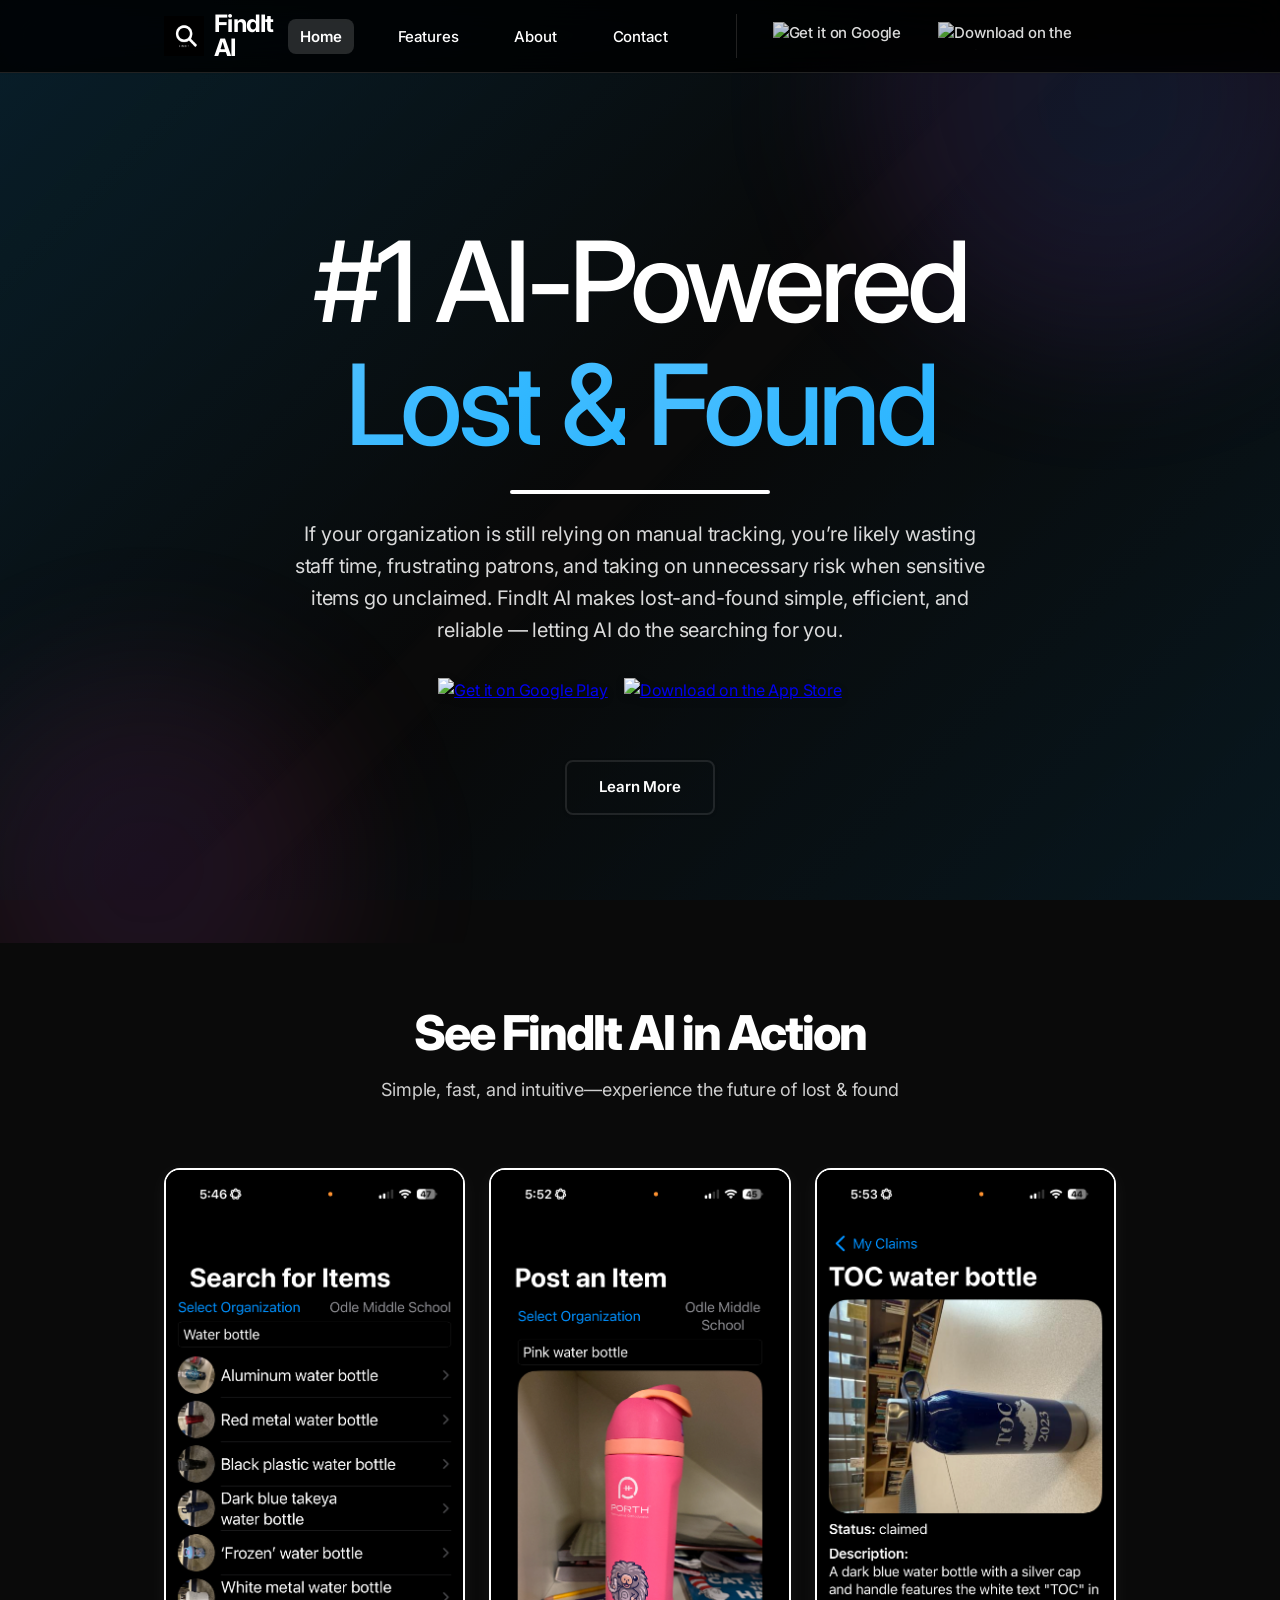
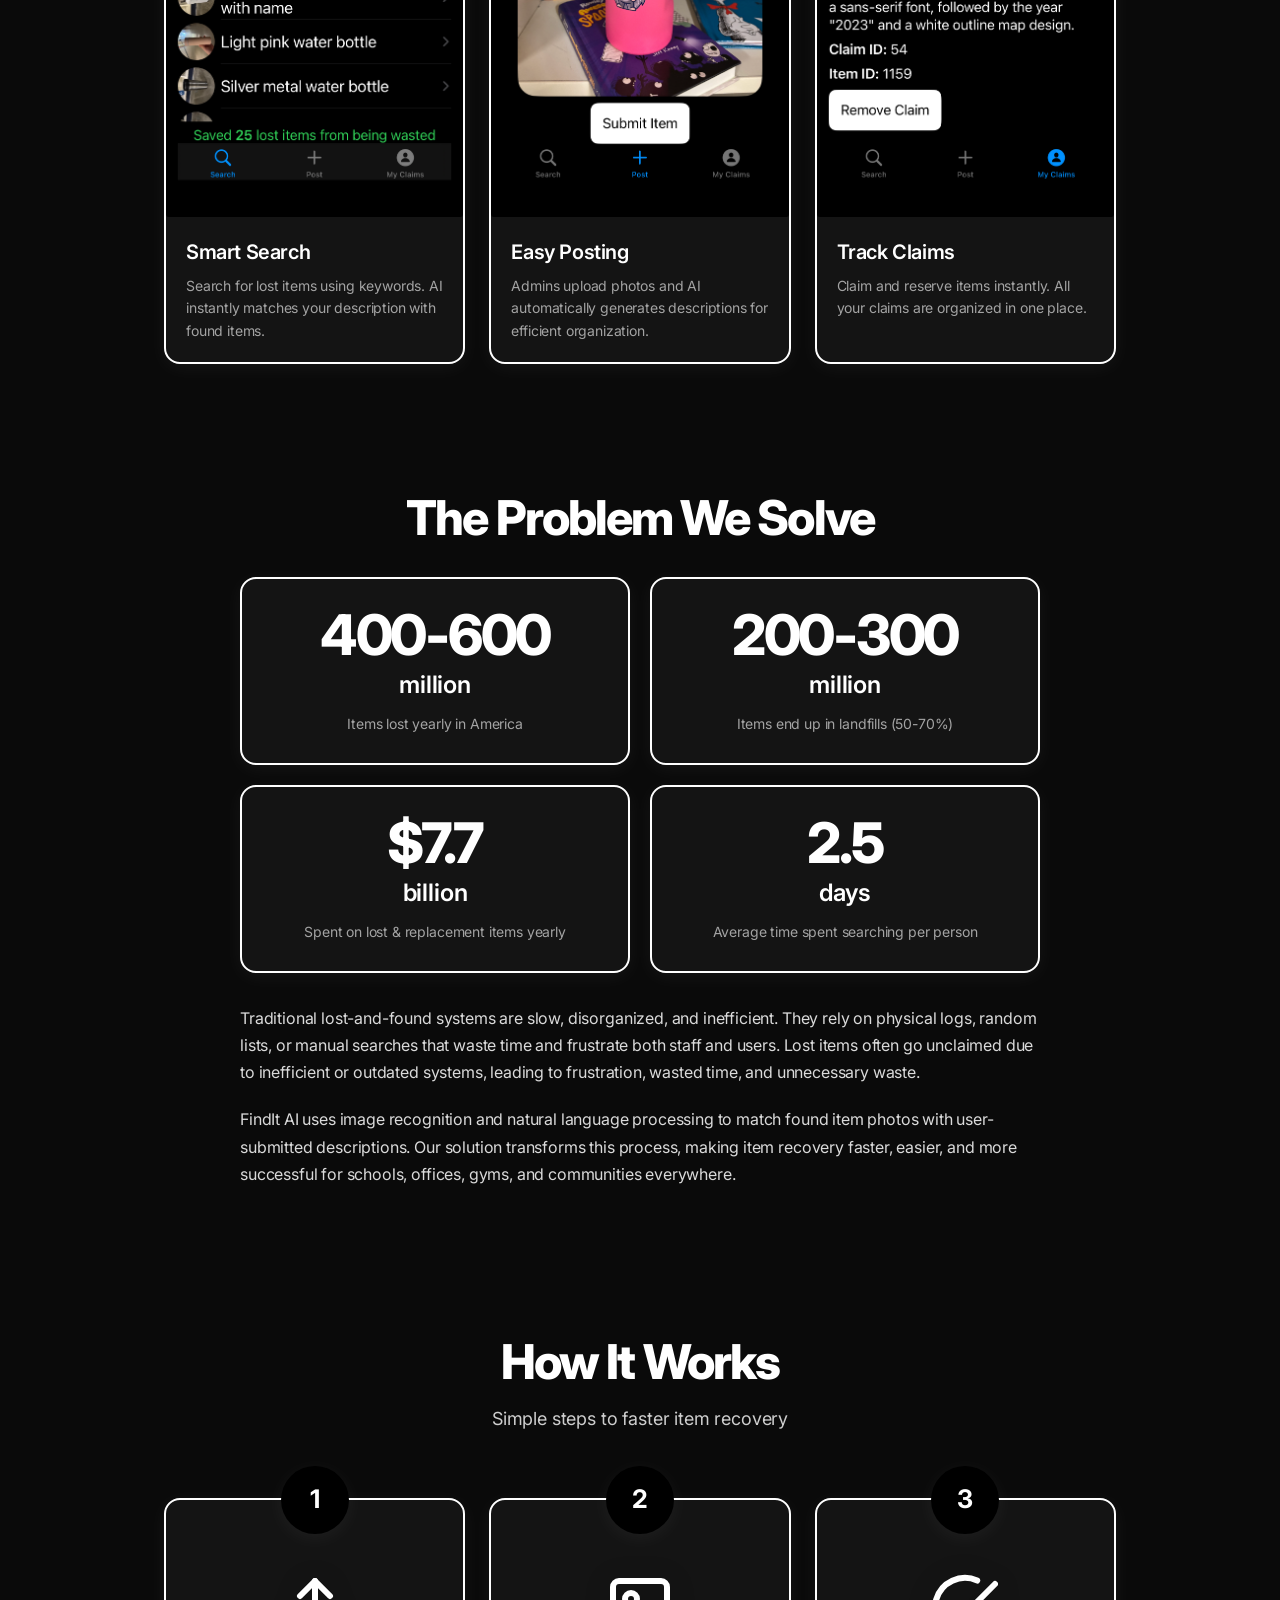
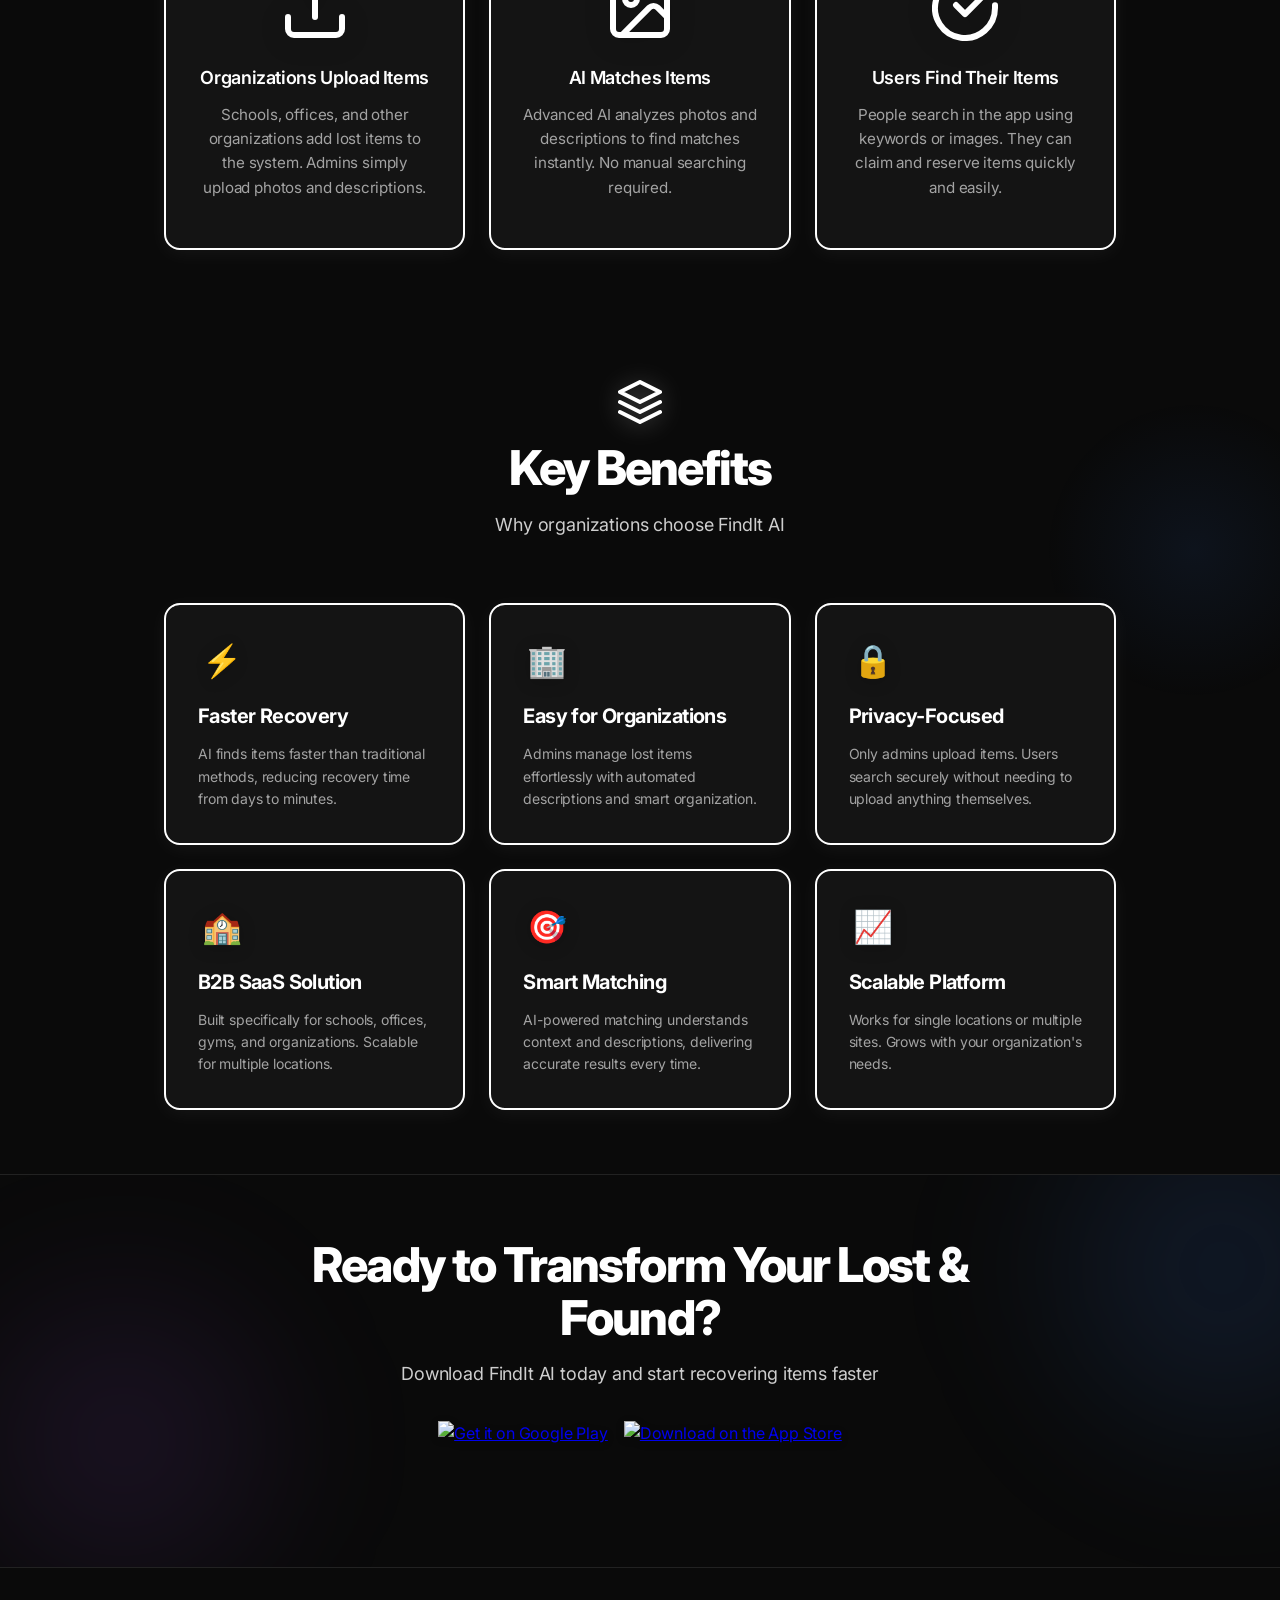
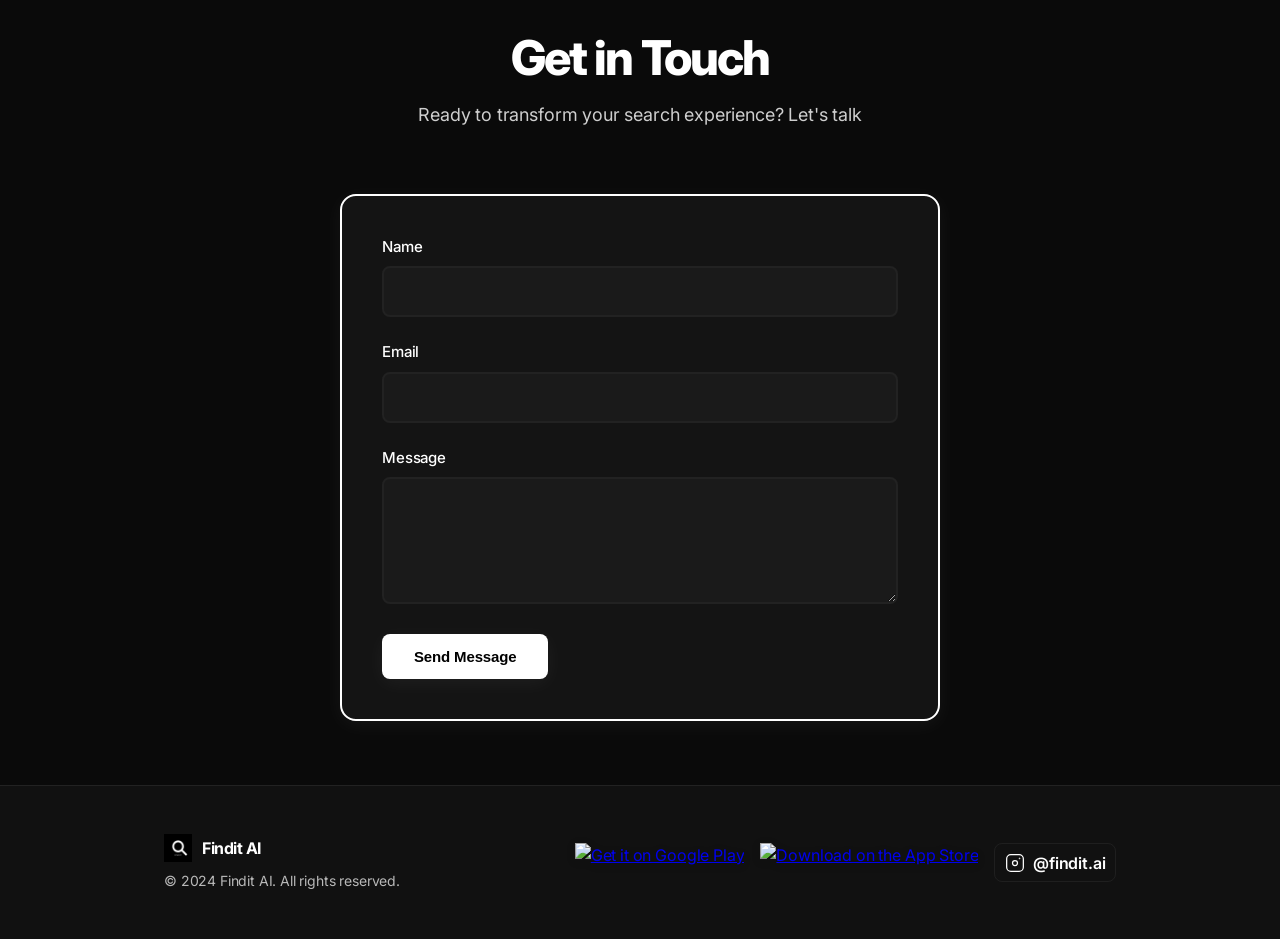
==== tryfindit-main/tryfindit-main/index.html @ 3e35bec0 "Add files via upload" ====
<!DOCTYPE html>
<html lang="en">

<head>
    <meta charset="UTF-8">
    <meta name="viewport" content="width=device-width, initial-scale=1.0">
    <meta name="description" content="FindIt AI: AI-Powered Lost & Found For Your Organization">
    <title>Findit AI - Intelligent Search & Discovery</title>
    <link rel="stylesheet" href="styles.css">
    <link rel="preconnect" href="https://fonts.googleapis.com">
    <link rel="preconnect" href="https://fonts.gstatic.com" crossorigin>
    <link href="https://fonts.googleapis.com/css2?family=Inter:wght@300;400;500;600;700&display=swap" rel="stylesheet">
</head>

<body>
    <!-- Navigation -->
    <nav class="navbar">
        <div class="container">
            <div class="nav-content">
                <div class="logo">
                    <a href="index.html" class="logo-link">
                        <img src="logo.png" alt="FindIt AI" class="logo-image">
                        <span class="logo-text">FindIt AI</span>
                    </a>
                </div>

                <!-- Mobile hamburger button -->
                <button class="nav-toggle" aria-expanded="false" aria-label="Open navigation">
                    <span class="hamburger"></span>
                </button>

                <ul class="nav-links">
                    <li><a href="index.html" class="active">Home</a></li>
                    <li><a href="features.html">Features</a></li>
                    <li><a href="about.html">About</a></li>
                    <li><a href="contact.html">Contact</a></li>
                    <li class="nav-downloads">
                        <a href="https://play.google.com/store/apps/details?id=com.nsitllc.finditai" target="_blank"
                            rel="noopener noreferrer" class="nav-download-btn">
                            <img src="https://upload.wikimedia.org/wikipedia/commons/7/78/Google_Play_Store_badge_EN.svg"
                                alt="Get it on Google Play" class="nav-badge">
                        </a>
                        <a href="https://apps.apple.com/us/app/findit-ai/id6746972916" target="_blank"
                            rel="noopener noreferrer" class="nav-download-btn">
                            <img src="https://tools.applemediaservices.com/api/badges/download-on-the-app-store/black/en-us?size=250x83&releaseDate=1718323200"
                                alt="Download on the App Store" class="nav-badge">
                        </a>
                    </li>
                </ul>
            </div>
        </div>
    </nav>

    <!-- Hero Section -->
    <section class="hero">
        <div class="container">
            <div class="hero-content">
                <!-- hero graphic removed (magnifying glass) -->
                <h1 class="hero-title">
                    <span class="word" style="--delay:0ms">#1</span>
                    <span class="word" style="--delay:80ms">AI-Powered</span>
                    <br>
                    <span class="word gradient-accent" style="--delay:160ms">Lost</span>
                    <span class="word gradient-accent" style="--delay:240ms">&amp;</span>
                    <span class="word gradient-accent" style="--delay:320ms">Found</span>
                </h1>
                <div class="hero-title-underline" aria-hidden="true"></div>
                <p class="hero-description">
                    If your organization is still relying on manual tracking, you’re likely wasting staff time,
                    frustrating patrons, and taking on unnecessary risk when sensitive items go unclaimed. FindIt AI
                    makes lost-and-found simple, efficient, and reliable — letting AI do the searching for you.

                </p>
                <div class="app-download-buttons">
                    <a href="https://play.google.com/store/apps/details?id=com.nsitllc.finditai" target="_blank"
                        rel="noopener noreferrer" class="app-download-btn">
                        <img src="https://upload.wikimedia.org/wikipedia/commons/7/78/Google_Play_Store_badge_EN.svg"
                            alt="Get it on Google Play" class="app-badge">
                    </a>
                    <a href="https://apps.apple.com/us/app/findit-ai/id6746972916" target="_blank"
                        rel="noopener noreferrer" class="app-download-btn">
                        <img src="https://tools.applemediaservices.com/api/badges/download-on-the-app-store/black/en-us?size=250x83&releaseDate=1718323200"
                            alt="Download on the App Store" class="app-badge">
                    </a>
                </div>
                <div class="hero-buttons" style="margin-top: 2rem;">
                    <a href="features.html" class="btn btn-secondary">Learn More</a>
                </div>
            </div>
        </div>
    </section>

    <!-- Screenshots Section -->
    <section class="screenshots-section">
        <div class="container">
            <div class="section-header">
                <h2 class="section-title">See FindIt AI in Action</h2>
                <p class="section-subtitle">Simple, fast, and intuitive—experience the future of lost & found</p>
            </div>
            <div class="screenshots-grid">
                <div class="screenshot-item">
                    <div class="screenshot-wrapper">
                        <img src="screenshot-2025-10-21-17-46-04.png" alt="Search for Items - FindIt AI"
                            class="screenshot-image" loading="lazy">
                    </div>
                    <h3 class="screenshot-title">Smart Search</h3>
                    <p class="screenshot-description">Search for lost items using keywords. AI instantly matches your
                        description with found items.</p>
                </div>
                <div class="screenshot-item">
                    <div class="screenshot-wrapper">
                        <img src="screenshot-2025-10-21-17-52-39.png" alt="Post an Item - FindIt AI"
                            class="screenshot-image" loading="lazy">
                    </div>
                    <h3 class="screenshot-title">Easy Posting</h3>
                    <p class="screenshot-description">Admins upload photos and AI automatically generates descriptions
                        for efficient organization.</p>
                </div>
                <div class="screenshot-item">
                    <div class="screenshot-wrapper">
                        <img src="screenshot-2025-10-21-17-53-14.png" alt="My Claims - FindIt AI"
                            class="screenshot-image" loading="lazy">
                    </div>
                    <h3 class="screenshot-title">Track Claims</h3>
                    <p class="screenshot-description">Claim and reserve items instantly. All your claims are organized
                        in one place.</p>
                </div>
            </div>
        </div>
    </section>

    <!-- Problem Statement Section -->
    <section id="problem" class="problem-section">
        <div class="container">
            <div class="problem-content">
                <h2 class="section-title">The Problem We Solve</h2>
                <div class="problem-stats-grid">
                    <div class="stat-card">
                        <span class="stat-number">400-600</span>
                        <span class="stat-unit">million</span>
                        <span class="stat-label">Items lost yearly in America</span>
                    </div>
                    <div class="stat-card">
                        <span class="stat-number">200-300</span>
                        <span class="stat-unit">million</span>
                        <span class="stat-label">Items end up in landfills (50-70%)</span>
                    </div>
                    <div class="stat-card">
                        <span class="stat-number">$7.7</span>
                        <span class="stat-unit">billion</span>
                        <span class="stat-label">Spent on lost & replacement items yearly</span>
                    </div>
                    <div class="stat-card">
                        <span class="stat-number">2.5</span>
                        <span class="stat-unit">days</span>
                        <span class="stat-label">Average time spent searching per person</span>
                    </div>
                </div>
                <p class="problem-text">
                    Traditional lost-and-found systems are slow, disorganized, and inefficient. They rely on physical
                    logs,
                    random lists, or manual searches that waste time and frustrate both staff and users. Lost items
                    often go
                    unclaimed due to inefficient or outdated systems, leading to frustration, wasted time, and
                    unnecessary waste.
                </p>
                <p class="problem-text">
                    FindIt AI uses image recognition and natural language processing to match found item photos with
                    user-submitted
                    descriptions. Our solution transforms this process, making item recovery faster, easier, and more
                    successful
                    for schools, offices, gyms, and communities everywhere.
                </p>
            </div>
        </div>
    </section>

    <!-- How It Works Section -->
    <section id="how-it-works" class="how-it-works">
        <div class="container">
            <div class="section-header">
                <h2 class="section-title">How It Works</h2>
                <p class="section-subtitle">Simple steps to faster item recovery</p>
            </div>
            <div class="steps-grid">
                <div class="step-card">
                    <div class="step-number">1</div>
                    <div class="step-icon">
                        <svg width="48" height="48" viewBox="0 0 24 24" fill="none" xmlns="http://www.w3.org/2000/svg">
                            <path d="M21 15v4a2 2 0 0 1-2 2H5a2 2 0 0 1-2-2v-4" stroke="currentColor" stroke-width="2"
                                stroke-linecap="round" stroke-linejoin="round" />
                            <polyline points="17 8 12 3 7 8" stroke="currentColor" stroke-width="2"
                                stroke-linecap="round" stroke-linejoin="round" />
                            <line x1="12" y1="3" x2="12" y2="15" stroke="currentColor" stroke-width="2"
                                stroke-linecap="round" stroke-linejoin="round" />
                        </svg>
                    </div>
                    <h3 class="step-title">Organizations Upload Items</h3>
                    <p class="step-description">
                        Schools, offices, and other organizations add lost items to the system. Admins simply upload
                        photos and descriptions.
                    </p>
                </div>
                <div class="step-card">
                    <div class="step-number">2</div>
                    <div class="step-icon">
                        <svg width="48" height="48" viewBox="0 0 24 24" fill="none" xmlns="http://www.w3.org/2000/svg">
                            <rect x="3" y="3" width="18" height="18" rx="2" stroke="currentColor" stroke-width="2" />
                            <circle cx="9" cy="9" r="2" stroke="currentColor" stroke-width="2" />
                            <path d="M21 15l-3.086-3.086a2 2 0 0 0-2.828 0L6 21" stroke="currentColor" stroke-width="2"
                                stroke-linecap="round" stroke-linejoin="round" />
                        </svg>
                    </div>
                    <h3 class="step-title">AI Matches Items</h3>
                    <p class="step-description">
                        Advanced AI analyzes photos and descriptions to find matches instantly. No manual searching
                        required.
                    </p>
                </div>
                <div class="step-card">
                    <div class="step-number">3</div>
                    <div class="step-icon">
                        <svg width="48" height="48" viewBox="0 0 24 24" fill="none" xmlns="http://www.w3.org/2000/svg">
                            <path d="M22 11.08V12a10 10 0 1 1-5.93-9.14" stroke="currentColor" stroke-width="2"
                                stroke-linecap="round" stroke-linejoin="round" />
                            <polyline points="22 4 12 14.01 9 11.01" stroke="currentColor" stroke-width="2"
                                stroke-linecap="round" stroke-linejoin="round" />
                        </svg>
                    </div>
                    <h3 class="step-title">Users Find Their Items</h3>
                    <p class="step-description">
                        People search in the app using keywords or images. They can claim and reserve items quickly and
                        easily.
                    </p>
                </div>
            </div>
        </div>
    </section>

    <!-- Features Section -->
    <section id="features" class="features">
        <div class="container">
            <div class="section-header">
                <div class="section-icon">
                    <svg width="48" height="48" viewBox="0 0 24 24" fill="none" xmlns="http://www.w3.org/2000/svg">
                        <path d="M12 2L2 7l10 5 10-5-10-5z" stroke="currentColor" stroke-width="2"
                            stroke-linecap="round" stroke-linejoin="round" />
                        <path d="M2 17l10 5 10-5" stroke="currentColor" stroke-width="2" stroke-linecap="round"
                            stroke-linejoin="round" />
                        <path d="M2 12l10 5 10-5" stroke="currentColor" stroke-width="2" stroke-linecap="round"
                            stroke-linejoin="round" />
                    </svg>
                </div>
                <h2 class="section-title">Key Benefits</h2>
                <p class="section-subtitle">Why organizations choose FindIt AI</p>
            </div>
            <div class="features-grid">
                <div class="feature-card">
                    <div class="feature-icon">⚡</div>
                    <h3 class="feature-title">Faster Recovery</h3>
                    <p class="feature-description">
                        AI finds items faster than traditional methods, reducing recovery time from days to minutes.
                    </p>
                </div>
                <div class="feature-card">
                    <div class="feature-icon">🏢</div>
                    <h3 class="feature-title">Easy for Organizations</h3>
                    <p class="feature-description">
                        Admins manage lost items effortlessly with automated descriptions and smart organization.
                    </p>
                </div>
                <div class="feature-card">
                    <div class="feature-icon">🔒</div>
                    <h3 class="feature-title">Privacy-Focused</h3>
                    <p class="feature-description">
                        Only admins upload items. Users search securely without needing to upload anything themselves.
                    </p>
                </div>
                <div class="feature-card">
                    <div class="feature-icon">🏫</div>
                    <h3 class="feature-title">B2B SaaS Solution</h3>
                    <p class="feature-description">
                        Built specifically for schools, offices, gyms, and organizations. Scalable for multiple
                        locations.
                    </p>
                </div>
                <div class="feature-card">
                    <div class="feature-icon">🎯</div>
                    <h3 class="feature-title">Smart Matching</h3>
                    <p class="feature-description">
                        AI-powered matching understands context and descriptions, delivering accurate results every
                        time.
                    </p>
                </div>
                <div class="feature-card">
                    <div class="feature-icon">📈</div>
                    <h3 class="feature-title">Scalable Platform</h3>
                    <p class="feature-description">
                        Works for single locations or multiple sites. Grows with your organization's needs.
                    </p>
                </div>
            </div>
        </div>
    </section>

    <!-- CTA Download Section -->
    <section class="cta-download-section">
        <div class="container">
            <div class="cta-content">
                <h2 class="section-title">Ready to Transform Your Lost & Found?</h2>
                <p class="section-subtitle">Download FindIt AI today and start recovering items faster</p>
                <div class="app-download-buttons">
                    <a href="https://play.google.com/store/apps/details?id=com.nsitllc.finditai" target="_blank"
                        rel="noopener noreferrer" class="app-download-btn">
                        <img src="https://upload.wikimedia.org/wikipedia/commons/7/78/Google_Play_Store_badge_EN.svg"
                            alt="Get it on Google Play" class="app-badge">
                    </a>
                    <a href="https://apps.apple.com/us/app/findit-ai/id6746972916" target="_blank"
                        rel="noopener noreferrer" class="app-download-btn">
                        <img src="https://tools.applemediaservices.com/api/badges/download-on-the-app-store/black/en-us?size=250x83&releaseDate=1718323200"
                            alt="Download on the App Store" class="app-badge">
                    </a>
                </div>
            </div>
        </div>
    </section>

    <!-- Contact Section -->
    <section id="contact" class="contact">
        <div class="container">
            <div class="section-header">
                <h2 class="section-title">Get in Touch</h2>
                <p class="section-subtitle">Ready to transform your search experience? Let's talk</p>
            </div>
            <div class="contact-content">
                <form class="contact-form" id="contactForm">
                    <div class="form-group">
                        <label for="name">Name</label>
                        <input type="text" id="name" name="name" required>
                    </div>
                    <div class="form-group">
                        <label for="email">Email</label>
                        <input type="email" id="email" name="email" required>
                    </div>
                    <div class="form-group">
                        <label for="message">Message</label>
                        <textarea id="message" name="message" rows="5" required></textarea>
                    </div>
                    <button type="submit" class="btn btn-primary">Send Message</button>
                </form>
            </div>
        </div>
    </section>

    <!-- Footer -->
    <footer class="footer">
        <div class="container">
            <div class="footer-content">
                <div class="footer-left">
                    <div class="footer-logo">
                        <a href="index.html" class="logo-link">
                            <img src="logo.png" alt="Findit AI" class="logo-image">
                            <span class="logo-text">Findit AI</span>
                        </a>
                    </div>
                    <p class="footer-text">&copy; 2024 Findit AI. All rights reserved.</p>
                </div>
                <div class="footer-downloads">
                    <a href="https://play.google.com/store/apps/details?id=com.nsitllc.finditai" target="_blank"
                        rel="noopener noreferrer" class="app-download-btn">
                        <img src="https://upload.wikimedia.org/wikipedia/commons/7/78/Google_Play_Store_badge_EN.svg"
                            alt="Get it on Google Play" class="app-badge footer-badge">
                    </a>
                    <a href="https://apps.apple.com/us/app/findit-ai/id6746972916" target="_blank"
                        rel="noopener noreferrer" class="app-download-btn">
                        <img src="https://tools.applemediaservices.com/api/badges/download-on-the-app-store/black/en-us?size=250x83&releaseDate=1718323200"
                            alt="Download on the App Store" class="app-badge footer-badge">
                    </a>
                    <a href="https://www.instagram.com/findit.ai/" target="_blank" rel="noopener noreferrer"
                        class="footer-instagram">
                        <svg xmlns="http://www.w3.org/2000/svg" width="20" height="20" viewBox="0 0 24 24"
                            aria-hidden="true">
                            <path d="M7 2h10a5 5 0 0 1 5 5v10a5 5 0 0 1-5 5H7a5 5 0 0 1-5-5V7a5 5 0 0 1 5-5z"
                                stroke="currentColor" stroke-width="1.5" fill="none" stroke-linecap="round"
                                stroke-linejoin="round" />
                            <circle cx="12" cy="12" r="3" stroke="currentColor" stroke-width="1.5" fill="none" />
                            <circle cx="17.5" cy="6.5" r="0.5" fill="currentColor" />
                        </svg>
                        <span class="footer-instagram-text">@findit.ai</span>
                    </a>
                </div>
            </div>
        </div>
    </footer>

    <script src="https://cdn.emailjs.com/dist/email.min.js"></script>
    <script>
        /*
            EMAILJS CONFIG
            Replace the placeholder strings below with the IDs from your EmailJS account.
            - user_id: EmailJS User ID (find in EmailJS dashboard -> Integration / Account)
            - service_id: the Service you created (e.g. service_xxx)
            - template_id: the Template you created (e.g. template_xxx)

            If you paste the real IDs here I can commit them for you.
        */
        window.EMAILJS_CONFIG = {
            user_id: '5eTowYrH6Iw4PTVON',        // public key (from your account screenshot)
            service_id: 'service_yp2e4pf',  // provided service ID
            template_id: 'template_ac7z4qx' // provided template ID
        };

        // Initialize EmailJS automatically if a real user_id is present
        (function initEmailJS() {
            try {
                if (window.EMAILJS_CONFIG && window.EMAILJS_CONFIG.user_id && window.emailjs) {
                    emailjs.init(window.EMAILJS_CONFIG.user_id);
                    console.log('EmailJS initialized');
                } else {
                    // no-op; will fall back to server-side path if EmailJS not configured
                    console.log('EmailJS not initialized (missing IDs or SDK)');
                }
            } catch (e) {
                console.warn('EmailJS init error', e);
            }
        })();
    </script>
    <script src="script.js"></script>
</body>

</html>
---- tryfindit-main/tryfindit-main/styles.css ----
/* Reset and Base Styles */
* {
    margin: 0;
    padding: 0;
    box-sizing: border-box;
}

:root {
    /* Black and White Theme with Blue Accents (Minimalist) */
    --primary-black: #000000;
    --primary-black-soft: #050505;
    --primary-white: #ffffff;
    --white-soft: #fafafa;

    /* Single cohesive accent: Sky Blue (#00A9FF) */
    --accent-blue: #00A9FF;
    --accent-blue-dark: #0088cc;
    --accent-blue-light: #4dbfff;
    --accent-blue-soft: rgba(0, 169, 255, 0.15);

    /* Gradients focused purely on blue to black transitions */
    --gradient-bg: linear-gradient(135deg,
            rgba(0, 169, 255, 0.08) 0%,
            transparent 50%,
            rgba(0, 169, 255, 0.05) 100%);

    --gradient-primary: linear-gradient(135deg, var(--accent-blue-light) 0%, var(--accent-blue) 100%);
    --gradient-accent: linear-gradient(135deg, var(--accent-blue) 0%, var(--accent-blue-dark) 100%);
    --gradient-soft: linear-gradient(135deg, rgba(0, 169, 255, 0.1) 0%, rgba(0, 169, 255, 0.02) 100%);

    /* Text colors - Minimalist Dark theme */
    --text-primary: #ffffff;
    --text-secondary: #e5e5e5;
    --text-light: #a3a3a3;
    --text-on-dark: #ffffff;

    /* Background colors - Dark grays and blacks */
    --bg-primary: #0a0a0a;
    --bg-secondary: #111111;
    --bg-tertiary: #1a1a1a;
    --bg-card: #141414;
    --bg-card-dark: #0f0f0f;

    /* Borders - Subtle and minimal */
    --border-color: #222222;
    --border-light: #333333;
    --border-white: rgba(255, 255, 255, 0.1);

    /* Shadows - Clean, minimal depth */
    --shadow-sm: 0 1px 3px 0 rgba(0, 0, 0, 0.2);
    --shadow-md: 0 4px 6px -1px rgba(0, 0, 0, 0.4), 0 2px 4px -1px rgba(0, 0, 0, 0.3);
    --shadow-lg: 0 10px 15px -3px rgba(0, 0, 0, 0.5), 0 4px 6px -2px rgba(0, 0, 0, 0.4);
    --shadow-xl: 0 20px 25px -5px rgba(0, 0, 0, 0.6), 0 10px 10px -5px rgba(0, 0, 0, 0.4);
    --shadow-colored: 0 8px 30px rgba(0, 169, 255, 0.15);
    --shadow-colored-lg: 0 15px 40px rgba(0, 169, 255, 0.25);
    --shadow-white: 0 4px 20px rgba(255, 255, 255, 0.05);
}

body {
    font-family: -apple-system, BlinkMacSystemFont, 'Inter', 'Segoe UI', Roboto, 'Helvetica Neue', Arial, sans-serif;
    color: var(--text-on-dark);
    line-height: 1.5;
    overflow-x: hidden;
    -webkit-font-smoothing: antialiased;
    -moz-osx-font-smoothing: grayscale;
    background: var(--bg-primary);
    position: relative;
    letter-spacing: -0.01em;
}

body::before {
    content: '';
    position: fixed;
    top: 0;
    left: 0;
    right: 0;
    bottom: 0;
    background: var(--gradient-bg);
    opacity: 0.8;
    z-index: -1;
    pointer-events: none;
}

body::after {
    content: '';
    position: fixed;
    top: 0;
    left: 0;
    right: 0;
    bottom: 0;
    background: var(--gradient-bg);
    z-index: -2;
    pointer-events: none;
}

.container {
    max-width: 1000px;
    margin: 0 auto;
    padding: 0 1.5rem;
}

/* Navigation */
.navbar {
    position: fixed;
    top: 0;
    left: 0;
    right: 0;
    background: rgba(0, 0, 0, 0.85);
    backdrop-filter: blur(20px) saturate(180%);
    -webkit-backdrop-filter: blur(20px) saturate(180%);
    border-bottom: 1px solid var(--border-color);
    z-index: 1000;
    padding: 0.75rem 0;
    transition: all 0.3s cubic-bezier(0.4, 0, 0.2, 1);
    box-shadow: var(--shadow-md);
}

.nav-content {
    display: flex;
    justify-content: space-between;
    align-items: center;
}

.logo-link {
    text-decoration: none;
    display: flex;
    align-items: center;
    gap: 0.625rem;
}

.logo-image {
    height: 40px;
    width: auto;
    display: block;
}

.logo-text {
    font-size: 1.5rem;
    font-weight: 700;
    color: var(--primary-white);
    letter-spacing: -0.03em;
    line-height: 1;
}

.nav-links {
    display: flex;
    list-style: none;
    gap: 2rem;
    align-items: center;
}

.nav-links a {
    text-decoration: none;
    color: var(--text-on-dark);
    font-weight: 500;
    font-size: 0.9375rem;
    transition: all 0.2s cubic-bezier(0.4, 0, 0.2, 1);
    letter-spacing: -0.01em;
    padding: 0.5rem 0.75rem;
    border-radius: 8px;
    position: relative;
}

.nav-links a:hover {
    color: var(--primary-white);
    background: rgba(255, 255, 255, 0.1);
}

.nav-links a.active {
    color: var(--primary-white);
    font-weight: 600;
    background: rgba(255, 255, 255, 0.15);
}

.nav-downloads {
    display: flex;
    gap: 0.75rem;
    align-items: center;
    margin-left: 1.5rem;
    padding-left: 1.5rem;
    border-left: 1px solid var(--border-color);
}

.nav-download-btn {
    display: inline-block;
    transition: transform 0.2s ease, opacity 0.2s ease;
}

.nav-badge {
    height: 28px;
    width: auto;
    display: block;
    opacity: 0.85;
    transition: opacity 0.2s ease, transform 0.2s ease;
}

.nav-download-btn:hover .nav-badge {
    opacity: 1;
    transform: translateY(-1px);
}

/* Mobile navigation */
.nav-toggle {
    display: none;
    background: transparent;
    border: 0;
    width: 44px;
    height: 44px;
    align-items: center;
    justify-content: center;
    cursor: pointer;
    color: var(--primary-white);
}

.nav-toggle .hamburger {
    width: 22px;
    height: 2px;
    background: var(--primary-white);
    display: block;
    position: relative;
}

.nav-toggle .hamburger::before,
.nav-toggle .hamburger::after {
    content: '';
    position: absolute;
    left: 0;
    width: 22px;
    height: 2px;
    background: var(--primary-white);
}

.nav-toggle .hamburger::before {
    top: -7px;
}

.nav-toggle .hamburger::after {
    top: 7px;
}

/* Mobile-specific layout */
@media (max-width: 860px) {
    .nav-links {
        position: absolute;
        top: 64px;
        right: 1.5rem;
        background: rgba(0, 0, 0, 0.9);
        border-radius: 12px;
        padding: 1rem;
        display: none;
        flex-direction: column;
        gap: 0.5rem;
        min-width: 200px;
        z-index: 1100;
    }

    .nav-links.show {
        display: flex;
    }

    .nav-links a {
        display: block;
        padding: 0.6rem 1rem;
        background: transparent;
        color: var(--primary-white);
        border-radius: 8px;
    }

    .nav-downloads {
        border-left: none;
        margin-left: 0;
        padding-left: 0;
        display: flex;
        gap: 0.5rem;
        justify-content: center;
    }

    .nav-toggle {
        display: inline-flex;
    }

    /* Hide the full nav on small devices except when toggled */
    .nav-content {
        align-items: center;
    }
}

.hero {
    position: relative;
    padding: 10rem 0 8rem;
    background: transparent;
    overflow: hidden; 
    margin-top: 60px;
}

.hero::before {
    content: '';
    position: absolute;
    top: -30%;
    right: -10%;
    width: 600px;
    height: 600px;
    background: radial-gradient(circle, rgba(59, 130, 246, 0.15) 0%, rgba(168, 85, 247, 0.1) 50%, transparent 70%);
    border-radius: 50%;
    z-index: 0;
    animation: float 25s ease-in-out infinite, pulse-glow 6s ease-in-out infinite;
    filter: blur(60px);
}

.hero::after {
    content: '';
    position: absolute;
    bottom: -20%;
    left: -8%;
    width: 500px;
    height: 500px;
    background: radial-gradient(circle, rgba(168, 85, 247, 0.12) 0%, rgba(236, 72, 153, 0.08) 50%, transparent 70%);
    border-radius: 50%;
    z-index: 0;
    animation: float 20s ease-in-out infinite reverse, pulse-glow 7s ease-in-out infinite reverse;
    filter: blur(60px);
}

@keyframes pulse-glow {

    0%,
    100% {
        opacity: 0.6;
        transform: scale(1);
    }

    50% {
        opacity: 1;
        transform: scale(1.1);
    }
}

@keyframes float {

    0%,
    100% {
        transform: translate(0, 0) scale(1);
    }

    50% {
        transform: translate(30px, -30px) scale(1.1);
    }
}

.hero-content {
    margin: 0 auto;
    text-align: center;
    max-width: 850px;
    z-index: 1;
    position: relative;
    animation: fadeInUp 0.8s cubic-bezier(0.4, 0, 0.2, 1);
}

.hero-graphic {
    margin-bottom: 2rem;
    display: flex;
    justify-content: center;
}

.search-icon-animated {
    width: 64px;
    height: 64px;
    color: var(--primary-white);
    animation: pulse 2s ease-in-out infinite, float 3s ease-in-out infinite, rotate-glow 4s ease-in-out infinite;
    filter: drop-shadow(0 4px 20px rgba(255, 255, 255, 0.3));
    position: relative;
    display: inline-block;
}

.search-icon-animated svg {
    width: 100%;
    height: 100%;
    stroke: currentColor;
}

@keyframes rotate-glow {

    0%,
    100% {
        transform: rotate(0deg) scale(1);
        filter: drop-shadow(0 4px 20px rgba(255, 255, 255, 0.3));
    }

    50% {
        transform: rotate(10deg) scale(1.05);
        filter: drop-shadow(0 6px 28px rgba(59, 130, 246, 0.4));
    }
}

@keyframes sparkle {

    0%,
    100% {
        opacity: 0.3;
        transform: scale(0.8) rotate(0deg);
    }

    50% {
        opacity: 1;
        transform: scale(1.2) rotate(180deg);
    }
}

@keyframes pulse {

    0%,
    100% {
        transform: scale(1);
        opacity: 1;
    }

    50% {
        transform: scale(1.1);
        opacity: 0.9;
    }
}

@keyframes fadeInUp {
    from {
        opacity: 0;
        transform: translateY(30px);
    }

    to {
        opacity: 1;
        transform: translateY(0);
    }
}

.hero-title {
    font-size: clamp(3.5rem, 10vw, 7rem);
    font-weight: 500;
    line-height: 1.1;
    margin-bottom: 1.5rem;
    color: var(--primary-white);
    letter-spacing: -0.05em;
}

/* Title entrance animation */
/* Per-word entrance animation */
.hero-title .word {
    display: inline-block;
    opacity: 1;
    /* visible by default for no-JS */
    transform: none;
    will-change: transform, opacity;
}

.hero-title.animate .word {
    opacity: 0;
    transform: translateY(8px) scale(0.995);
    animation: wordIn 560ms cubic-bezier(0.22, 1, 0.36, 1) forwards;
}

@keyframes wordIn {
    to {
        opacity: 1;
        transform: translateY(0) scale(1);
    }
}

/* Decorative underline under hero title (white with faded edges) */
.hero-title-underline {
    width: 260px;
    /* wider */
    height: 4px;
    margin: 0.6rem auto 1.5rem;
    border-radius: 999px;
    background: #ffffff;
    position: relative;
    transform-origin: left center;
    opacity: 0;
    animation: underlineIn 700ms 380ms cubic-bezier(0.22, 1, 0.36, 1) forwards;
}

.hero-title-underline::before,
.hero-title-underline::after {
    content: '';
    position: absolute;
    top: 0;
    bottom: 0;
    width: 16%;
    pointer-events: none;
}

.hero-title-underline::before {
    left: 0;
    background: linear-gradient(90deg, rgba(255, 255, 255, 0) 0%, rgba(255, 255, 255, 1) 100%);
    border-top-left-radius: 999px;
    border-bottom-left-radius: 999px;
}

.hero-title-underline::after {
    right: 0;
    background: linear-gradient(270deg, rgba(255, 255, 255, 0) 0%, rgba(255, 255, 255, 1) 100%);
    border-top-right-radius: 999px;
    border-bottom-right-radius: 999px;
}

@keyframes underlineIn {
    from {
        opacity: 0;
        transform: scaleX(0);
    }

    to {
        opacity: 1;
        transform: scaleX(1);
    }
}

/* stagger each word's animation using inline --delay */
.hero-title .word {
    animation-delay: var(--delay, 0ms);
}

.gradient-text {
    color: var(--text-primary);
}

.gradient-accent {
    background: var(--gradient-primary);
    -webkit-background-clip: text;
    -webkit-text-fill-color: transparent;
    background-clip: text;
    background-size: 200% 200%;
    animation: gradient-shift 4s ease infinite;
}

@keyframes gradient-shift {

    0%,
    100% {
        background-position: 0% 50%;
    }

    50% {
        background-position: 100% 50%;
    }
}

.hero-description {
    font-size: clamp(1rem, 2vw, 1.25rem);
    color: rgba(255, 255, 255, 0.85);
    margin-bottom: 2rem;
    line-height: 1.6;
    max-width: 700px;
    margin-left: auto;
    margin-right: auto;
    font-weight: 400;
}

.app-download-buttons {
    display: flex;
    gap: 1rem;
    justify-content: center;
    align-items: center;
    flex-wrap: wrap;
    margin-bottom: 2rem;
}

.app-download-btn {
    display: inline-block;
    transition: transform 0.3s cubic-bezier(0.4, 0, 0.2, 1), opacity 0.3s ease;
    filter: drop-shadow(0 2px 4px rgba(0, 0, 0, 0.1));
}

.app-download-btn:hover {
    transform: translateY(-4px) scale(1.05);
    opacity: 0.95;
    filter: drop-shadow(0 4px 8px rgba(0, 0, 0, 0.15));
}

.app-badge {
    height: 50px;
    width: auto;
    display: block;
}

.hero-buttons {
    display: flex;
    gap: 1rem;
    justify-content: center;
    flex-wrap: wrap;
}

.hero-background {
    display: none;
}

/* Buttons */
.btn {
    display: inline-block;
    padding: 0.875rem 2rem;
    border-radius: 8px;
    text-decoration: none;
    font-weight: 500;
    transition: all 0.2s ease;
    border: none;
    cursor: pointer;
    font-size: 0.9375rem;
    letter-spacing: -0.01em;
}

.btn-primary {
    background: var(--primary-white);
    color: var(--primary-black);
    border: none;
    position: relative;
    overflow: hidden;
    box-shadow: var(--shadow-white);
    font-weight: 600;
}

.btn-primary::before {
    content: '';
    position: absolute;
    top: 50%;
    left: 50%;
    width: 0;
    height: 0;
    border-radius: 50%;
    background: var(--gradient-primary);
    transform: translate(-50%, -50%);
    transition: width 0.6s, height 0.6s;
    opacity: 0.1;
}

.btn-primary:hover::before {
    width: 300px;
    height: 300px;
}

.btn-primary:hover {
    transform: translateY(-2px);
    box-shadow: var(--shadow-colored);
    color: var(--primary-white);
    background: var(--gradient-primary);
}

.btn-secondary {
    background: transparent;
    color: var(--primary-white);
    border: 2px solid var(--border-white);
    position: relative;
    overflow: hidden;
    box-shadow: var(--shadow-sm);
    font-weight: 600;
}

.btn-secondary::after {
    content: '';
    position: absolute;
    top: 0;
    left: -100%;
    width: 100%;
    height: 100%;
    background: var(--primary-white);
    transition: left 0.4s cubic-bezier(0.4, 0, 0.2, 1);
    z-index: -1;
}

.btn-secondary:hover::after {
    left: 0;
}

.btn-secondary:hover {
    border-color: var(--primary-white);
    color: var(--primary-black);
    transform: translateY(-2px);
    box-shadow: var(--shadow-white);
}

/* Section Styles */
section {
    padding: 4rem 0;
}

.section-header {
    text-align: center;
    margin-bottom: 4rem;
    max-width: 700px;
    margin-left: auto;
    margin-right: auto;
}

.section-icon {
    width: 48px;
    height: 48px;
    margin: 0 auto 1rem;
    display: flex;
    align-items: center;
    justify-content: center;
    color: var(--primary-white);
    animation: float 3s ease-in-out infinite;
    filter: drop-shadow(0 2px 12px rgba(255, 255, 255, 0.3));
}

.section-icon svg {
    width: 100%;
    height: 100%;
    stroke: currentColor;
    stroke-width: 2;
}

.section-title {
    font-size: clamp(2rem, 4vw, 3rem);
    font-weight: 800;
    margin-bottom: 1rem;
    color: var(--primary-white);
    letter-spacing: -0.04em;
    line-height: 1.1;
}

.section-subtitle {
    font-size: 1.125rem;
    color: rgba(255, 255, 255, 0.8);
    line-height: 1.6;
    font-weight: 400;
}

/* Screenshots Section */
.screenshots-section {
    padding: 4rem 0;
    background: transparent;
    position: relative;
    overflow: hidden;
}

.screenshots-grid {
    display: grid;
    grid-template-columns: repeat(auto-fit, minmax(280px, 1fr));
    gap: 1.5rem;
    margin-top: 2rem;
}

.screenshot-item {
    background: var(--bg-card);
    border-radius: 16px;
    overflow: hidden;
    border: 2px solid var(--primary-white);
    transition: all 0.5s cubic-bezier(0.4, 0, 0.2, 1);
    position: relative;
    box-shadow: var(--shadow-white);
}

.screenshot-item::before {
    content: '';
    position: absolute;
    top: 0;
    left: 0;
    right: 0;
    bottom: 0;
    background: var(--gradient-primary);
    opacity: 0;
    transition: opacity 0.5s ease;
    z-index: 1;
    pointer-events: none;
    border-radius: 16px;
}

.screenshot-item:hover::before {
    opacity: 0;
}

.screenshot-item:hover {
    transform: translateY(-8px) scale(1.02);
    box-shadow: var(--shadow-white);
    border-color: var(--primary-white);
}

.screenshot-wrapper {
    position: relative;
    overflow: hidden;
    background: var(--bg-secondary);
}

.screenshot-image {
    width: 100%;
    height: auto;
    display: block;
    transition: transform 0.5s ease;
}

.screenshot-item:hover .screenshot-image {
    transform: scale(1.05);
}

.screenshot-title {
    font-size: 1.25rem;
    font-weight: 600;
    margin: 1.25rem 1.25rem 0.5rem;
    color: var(--primary-white);
    letter-spacing: -0.02em;
}

.screenshot-description {
    color: var(--text-light);
    line-height: 1.6;
    font-size: 0.875rem;
    margin: 0 1.25rem 1.25rem;
}

/* Problem Section */
.problem-section {
    padding: 4rem 0;
    background: transparent;
    text-align: center;
}

.problem-content {
    max-width: 800px;
    margin: 0 auto;
}

.problem-stats-grid {
    display: grid;
    grid-template-columns: repeat(2, 1fr);
    gap: 1.25rem;
    margin: 2rem 0;
}

.stat-card {
    background: var(--bg-card);
    border-radius: 16px;
    padding: 1.75rem;
    border: 2px solid var(--primary-white);
    text-align: center;
    transition: all 0.4s cubic-bezier(0.4, 0, 0.2, 1);
    position: relative;
    overflow: hidden;
    box-shadow: var(--shadow-white);
}

.stat-card::before {
    content: '';
    position: absolute;
    top: 0;
    left: -100%;
    width: 100%;
    height: 100%;
    background: var(--gradient-soft);
    transition: left 0.5s ease;
    z-index: 0;
}

.stat-card:hover::before {
    left: 0;
}

.stat-card:hover {
    transform: translateY(-6px);
    border-color: var(--accent-blue);
    box-shadow: var(--shadow-colored);
}

.stat-card-highlight {
    background: var(--gradient-soft);
    border-color: var(--accent-purple);
    box-shadow: var(--shadow-colored);
}

.stat-card-highlight::before {
    background: var(--gradient-primary);
    opacity: 0.1;
}

.stat-number {
    font-size: clamp(2.5rem, 5vw, 3.5rem);
    font-weight: 800;
    color: var(--primary-white);
    letter-spacing: -0.04em;
    line-height: 1;
    display: block;
    margin-bottom: 0.25rem;
    position: relative;
    z-index: 1;
}

.stat-unit {
    font-size: clamp(1rem, 2vw, 1.5rem);
    font-weight: 600;
    color: var(--primary-white);
    display: block;
    margin-bottom: 0.5rem;
    position: relative;
    z-index: 1;
    text-transform: lowercase;
}

.stat-label {
    font-size: 0.875rem;
    color: var(--text-light);
    font-weight: 400;
    position: relative;
    z-index: 1;
    line-height: 1.5;
}

.problem-text {
    font-size: 1rem;
    color: rgba(255, 255, 255, 0.85);
    line-height: 1.7;
    margin-bottom: 1.25rem;
    text-align: left;
}

/* How It Works Section */
.how-it-works {
    padding: 4rem 0;
    background: transparent;
    position: relative;
    overflow: hidden;
}

.steps-grid {
    display: grid;
    /* keep original column min width; we'll increase height instead */
    grid-template-columns: repeat(auto-fit, minmax(260px, 1fr));
    gap: 1.5rem;
    margin-top: 2rem;
}

.step-card {
    background: var(--bg-card);
    /* increase vertical space while keeping overall width similar */
    padding: 3rem 2rem;
    min-height: 320px;
    /* ensure cards are taller to fit descriptions */
    border-radius: 16px;
    border: 2px solid var(--primary-white);
    text-align: center;
    position: relative;
    transition: all 0.5s cubic-bezier(0.4, 0, 0.2, 1);
    /* allow decorative elements (the step number) to overflow the card so the circle isn't clipped */
    overflow: visible;
    box-shadow: var(--shadow-white);
}

.step-card::before {
    content: '';
    position: absolute;
    top: 0;
    left: 0;
    right: 0;
    bottom: 0;
    background: var(--gradient-primary);
    opacity: 0;
    transition: opacity 0.5s ease;
    z-index: 0;
}

.step-card:hover::before {
    opacity: 0.03;
}

.step-card:hover {
    transform: translateY(-8px) scale(1.02);
    box-shadow: var(--shadow-colored);
    border-color: var(--accent-blue);
}

.step-number {
    position: absolute;
    top: -34px;
    /* slightly higher so it sits above the taller card */
    left: 50%;
    transform: translateX(-50%);
    width: 68px;
    height: 68px;
    /* default: black circle with white number */
    background: var(--primary-black);
    color: var(--primary-white);
    border-radius: 50%;
    display: flex;
    align-items: center;
    justify-content: center;
    font-weight: 700;
    font-size: 1.6rem;
    box-shadow: var(--shadow-white);
    z-index: 3;
    /* ensure it's above other decorative layers */
    transition: background 0.35s ease, transform 0.35s ease, box-shadow 0.35s ease, color 0.35s ease;
    transition: all 0.4s cubic-bezier(0.4, 0, 0.2, 1);
}

.step-card:hover .step-number {
    transform: translateX(-50%) scale(1.08) rotate(360deg);
    /* multicolor gradient on hover while keeping text readable */
    background: var(--gradient-primary);
    color: var(--primary-white);
    box-shadow: var(--shadow-colored);
}

.step-icon {
    width: 72px;
    height: 72px;
    margin: 1.5rem auto 1.25rem;
    display: flex;
    align-items: center;
    justify-content: center;
    transition: all 0.5s cubic-bezier(0.4, 0, 0.2, 1);
    position: relative;
    z-index: 1;
    color: var(--primary-white);
    filter: drop-shadow(0 3px 12px rgba(0, 0, 0, 0.2));
}

.step-icon svg {
    width: 100%;
    height: 100%;
    stroke: currentColor;
    stroke-width: 2;
}

.step-card:hover .step-icon {
    transform: scale(1.1) translateY(-5px);
    color: var(--accent-blue);
    filter: drop-shadow(0 4px 16px rgba(59, 130, 246, 0.4));
}

.step-title {
    font-size: 1.125rem;
    font-weight: 600;
    margin-bottom: 0.75rem;
    color: var(--primary-white);
    letter-spacing: -0.02em;
}

.step-description {
    color: var(--text-light);
    line-height: 1.6;
    /* slightly larger text for readability and to prevent wrapping issues */
    font-size: 0.95rem;
}

/* Features Section */
.features {
    background: transparent;
    position: relative;
    overflow: hidden;
}

.features::before {
    content: '';
    position: absolute;
    top: 10%;
    right: -5%;
    width: 300px;
    height: 300px;
    background: radial-gradient(circle, rgba(59, 130, 246, 0.08) 0%, transparent 70%);
    border-radius: 50%;
    z-index: 0;
}

.features .container {
    position: relative;
    z-index: 1;
}

.features-grid {
    display: grid;
    grid-template-columns: repeat(auto-fit, minmax(280px, 1fr));
    gap: 1.5rem;
}

.feature-card {
    background: var(--bg-card);
    padding: 2rem;
    border-radius: 16px;
    border: 2px solid var(--primary-white);
    transition: all 0.5s cubic-bezier(0.4, 0, 0.2, 1);
    position: relative;
    overflow: hidden;
    box-shadow: var(--shadow-white);
}

.feature-card::before {
    content: '';
    position: absolute;
    top: 0;
    left: -100%;
    width: 100%;
    height: 100%;
    background: var(--gradient-primary);
    opacity: 0.05;
    transition: left 0.6s ease;
    z-index: 0;
}

.feature-card:hover::before {
    left: 100%;
}

.feature-card::after {
    content: '';
    position: absolute;
    top: 0;
    left: 0;
    right: 0;
    bottom: 0;
    background: var(--gradient-soft);
    opacity: 0;
    transition: opacity 0.5s ease;
    z-index: 0;
}

.feature-card:hover::after {
    opacity: 1;
}

.feature-card:hover {
    border-color: var(--accent-blue);
    transform: translateY(-8px) scale(1.02);
    box-shadow: var(--shadow-colored);
}

.feature-icon {
    width: 48px;
    height: 48px;
    margin-bottom: 1rem;
    line-height: 1;
    display: inline-flex;
    align-items: center;
    justify-content: center;
    transition: all 0.5s cubic-bezier(0.4, 0, 0.2, 1);
    position: relative;
    z-index: 1;
    color: var(--primary-black);
    filter: drop-shadow(0 2px 8px rgba(0, 0, 0, 0.2));
    font-size: 2rem;
}

.feature-icon svg {
    width: 100%;
    height: 100%;
    stroke: currentColor;
    stroke-width: 2;
}

.feature-card:hover .feature-icon {
    transform: scale(1.15) translateY(-5px);
    color: var(--accent-blue);
    filter: drop-shadow(0 4px 16px rgba(59, 130, 246, 0.4));
}

.feature-title {
    font-size: 1.25rem;
    font-weight: 700;
    margin-bottom: 0.75rem;
    color: var(--primary-white);
    letter-spacing: -0.03em;
    position: relative;
    z-index: 1;
    transition: color 0.3s ease;
}

.feature-card:hover .feature-title {
    color: var(--accent-blue);
}

.feature-description {
    color: var(--text-light);
    line-height: 1.6;
    font-size: 0.875rem;
    position: relative;
    z-index: 1;
}

/* About Section */
.about {
    background: var(--bg-secondary);
    position: relative;
    overflow: hidden;
}

.about::after {
    content: '';
    position: absolute;
    bottom: 10%;
    left: -5%;
    width: 500px;
    height: 500px;
    background: radial-gradient(circle, rgba(0, 0, 0, 0.04) 0%, transparent 70%);
    border-radius: 50%;
    z-index: 0;
}

.about .container {
    position: relative;
    z-index: 1;
}

.about-content {
    max-width: 800px;
    margin: 0 auto;
}

.about-description {
    font-size: 1rem;
    color: rgba(255, 255, 255, 0.85);
    margin-bottom: 1.25rem;
    line-height: 1.7;
}

/* Contact Section */
.contact {
    background: transparent;
}

.contact-content {
    max-width: 600px;
    margin: 0 auto;
}

.contact-form {
    background: var(--bg-card);
    padding: 2.5rem;
    border-radius: 16px;
    border: 2px solid var(--primary-white);
    box-shadow: var(--shadow-white);
}

.form-group {
    margin-bottom: 1.5rem;
}

.form-group label {
    display: block;
    margin-bottom: 0.5rem;
    font-weight: 500;
    color: var(--primary-white);
    font-size: 0.9375rem;
    letter-spacing: -0.01em;
}

.form-group input,
.form-group textarea {
    width: 100%;
    padding: 0.875rem 1rem;
    border: 2px solid var(--border-color);
    border-radius: 8px;
    font-size: 0.9375rem;
    font-family: inherit;
    transition: all 0.2s ease;
    background: var(--bg-tertiary);
    color: var(--primary-white);
}

.form-group input:focus,
.form-group textarea:focus {
    outline: none;
    border-color: var(--accent-blue);
    box-shadow: 0 0 0 3px rgba(59, 130, 246, 0.15);
}

.form-group textarea {
    resize: vertical;
}

/* Footer */
.footer {
    background: var(--bg-secondary);
    border-top: 1px solid var(--border-color);
    padding: 3rem 0;
}

.footer-content {
    display: flex;
    justify-content: space-between;
    align-items: center;
    flex-wrap: wrap;
    gap: 2rem;
}

.footer-left {
    display: flex;
    flex-direction: column;
    gap: 0.5rem;
}

.footer-downloads {
    display: flex;
    gap: 1rem;
    align-items: center;
    flex-wrap: wrap;
}

.footer-badge {
    height: 40px;
}

.footer-instagram {
    display: inline-flex;
    gap: 0.5rem;
    align-items: center;
    padding: 0.4rem 0.6rem;
    border-radius: 8px;
    color: var(--primary-white);
    text-decoration: none;
    background: transparent;
    border: 1px solid rgba(255, 255, 255, 0.06);
    transition: background 0.25s ease, transform 0.2s ease, box-shadow 0.2s ease;
}

.footer-instagram svg {
    display: block;
    color: var(--primary-white);
}

.footer-instagram-text {
    color: var(--primary-white);
    font-weight: 600;
}

.footer-instagram:hover {
    background: var(--gradient-primary);
    transform: translateY(-2px);
    box-shadow: var(--shadow-colored);
}

.footer-logo .logo-link {
    display: flex;
    align-items: center;
    gap: 0.625rem;
}

.footer-logo .logo-image {
    height: 28px;
    width: auto;
    display: block;
}

.footer-logo .logo-text {
    font-size: 1rem;
    line-height: 1;
}

.footer-text {
    color: rgba(255, 255, 255, 0.7);
    font-size: 0.875rem;
}

/* Page Header */
.page-header {
    background: transparent;
    padding: 5rem 0 3rem;
    text-align: center;
    color: var(--primary-white);
    margin-top: 60px;
    border-bottom: 1px solid var(--border-color);
}

.page-title {
    font-size: clamp(2rem, 5vw, 3.5rem);
    font-weight: 700;
    margin-bottom: 1rem;
    letter-spacing: -0.04em;
    line-height: 1.1;
    color: var(--primary-white);
}

.page-subtitle {
    font-size: 1.125rem;
    color: rgba(255, 255, 255, 0.8);
    max-width: 700px;
    margin: 0 auto;
    line-height: 1.6;
    font-weight: 400;
}

/* About Page */
.about-page {
    padding: 4rem 0;
    background: transparent;
}

.about-page-content {
    max-width: 900px;
    margin: 0 auto;
}

.about-section {
    margin-bottom: 5rem;
}

.about-section:last-child {
    margin-bottom: 0;
}

/* Values Grid */
.values-grid {
    display: grid;
    grid-template-columns: repeat(auto-fit, minmax(250px, 1fr));
    gap: 2rem;
    margin-top: 2rem;
}

.value-card {
    background: var(--bg-card);
    padding: 2rem;
    border-radius: 16px;
    border: 2px solid var(--primary-white);
    box-shadow: var(--shadow-white);
    transition: all 0.3s cubic-bezier(0.4, 0, 0.2, 1);
}

.value-card:hover {
    transform: translateY(-4px);
    box-shadow: var(--shadow-colored);
    border-color: var(--accent-blue);
}

.value-card h3 {
    font-size: 1.125rem;
    font-weight: 600;
    margin-bottom: 0.75rem;
    color: var(--primary-white);
    letter-spacing: -0.02em;
}

.value-card p {
    color: var(--text-light);
    line-height: 1.6;
    font-size: 0.875rem;
}

/* Features Page */
.features-page {
    padding: 4rem 0;
    background: transparent;
}

.feature-list {
    list-style: none;
    margin-top: 1.5rem;
    padding-left: 0;
}

.feature-list li {
    padding: 0.5rem 0;
    padding-left: 1.5rem;
    position: relative;
    color: var(--text-secondary);
    font-size: 0.9375rem;
}

.feature-list li::before {
    content: '•';
    position: absolute;
    left: 0;
    color: var(--text-primary);
    font-weight: 600;
    font-size: 1.2rem;
}

/* Additional Features */
.additional-features {
    padding: 5rem 0;
    background: var(--bg-secondary);
}

.features-list-grid {
    display: grid;
    grid-template-columns: repeat(auto-fit, minmax(300px, 1fr));
    gap: 2rem;
}

.feature-item {
    display: flex;
    gap: 1.25rem;
    padding: 2rem;
    background: var(--bg-card);
    border-radius: 16px;
    border: 2px solid var(--primary-white);
    transition: all 0.4s cubic-bezier(0.4, 0, 0.2, 1);
    box-shadow: var(--shadow-white);
}

.feature-item:hover {
    border-color: var(--accent-blue);
    transform: translateY(-6px);
    box-shadow: var(--shadow-colored);
}

.feature-item-icon {
    font-size: 2.5rem;
    flex-shrink: 0;
}

.feature-item-content h3 {
    font-size: 1.125rem;
    font-weight: 600;
    margin-bottom: 0.5rem;
    color: var(--primary-white);
    letter-spacing: -0.02em;
}

.feature-item-content p {
    color: var(--primary-white);
    line-height: 1.6;
    font-size: 0.875rem;
}

/* Contact Page */
.contact-page {
    padding: 4rem 0;
    background: transparent;
}

.contact-page-layout {
    display: grid;
    grid-template-columns: 1fr 1.5fr;
    gap: 3rem;
    max-width: 1100px;
    margin: 0 auto;
}

.contact-info {
    background: var(--bg-card);
    padding: 2.5rem;
    border-radius: 16px;
    border: 2px solid var(--primary-white);
    height: fit-content;
    box-shadow: var(--shadow-white);
}

.contact-description {
    color: var(--text-light);
    margin-bottom: 2rem;
    line-height: 1.6;
    font-size: 0.875rem;
}

.contact-details {
    display: flex;
    flex-direction: column;
    gap: 2rem;
}

.contact-detail-item {
    display: flex;
    gap: 1.5rem;
}

.contact-detail-icon {
    font-size: 2rem;
    flex-shrink: 0;
}

.contact-detail-content h3 {
    font-size: 1rem;
    font-weight: 600;
    margin-bottom: 0.5rem;
    color: var(--primary-white);
    letter-spacing: -0.02em;
}

.contact-detail-content p {
    color: var(--text-light);
    margin: 0.25rem 0;
    font-size: 0.875rem;
}

.contact-form-wrapper {
    background: var(--bg-card);
    padding: 2.5rem;
    border-radius: 16px;
    border: 2px solid var(--border-light);
    box-shadow: var(--shadow-sm);
}

/* Ensure contact page section titles are readable on cards */
.contact-page .section-title,
.contact-form-wrapper .section-title {
    color: var(--primary-white) !important;
}

/* FAQ Section */
.faq-section {
    padding: 4rem 0;
    background: transparent;
}

.faq-grid {
    display: grid;
    grid-template-columns: repeat(auto-fit, minmax(300px, 1fr));
    gap: 2rem;
    max-width: 1000px;
    margin: 0 auto;
}

.faq-card {
    background-color: transparent;
    height: 250px;
    perspective: 1000px;
    cursor: pointer;
    border-radius: 16px;
    transition: transform 0.3s cubic-bezier(0.4, 0, 0.2, 1);
}

.faq-card:hover {
    transform: scale(1.02); /* Indicates depth and press-ability */
}

.faq-card-inner {
    position: relative;
    width: 100%;
    height: 100%;
    text-align: left;
    transition: transform 0.8s;
    transform-style: preserve-3d;
}

.faq-card.flipped .faq-card-inner {
    transform: rotateY(180deg);
}

.faq-card-front,
.faq-card-back {
    position: absolute;
    width: 100%;
    height: 100%;
    backface-visibility: hidden;
    padding: 2rem;
    border-radius: 16px;
    border: 1px solid var(--border-light);
    background: var(--bg-card);
    box-shadow: var(--shadow-sm);
    display: flex;
    flex-direction: column;
    justify-content: center;
}

.faq-card-front {
    background: var(--bg-card);
    /* Extra subtle visual indicator on front */
    border-top: 3px solid var(--accent-blue);
}

.faq-card-back {
    background: var(--bg-tertiary);
    transform: rotateY(180deg);
    border-color: var(--accent-blue);
}

.faq-question {
    font-size: 1.125rem;
    font-weight: 600;
    color: var(--primary-white);
    letter-spacing: -0.02em;
    margin: 0;
}

.faq-answer {
    color: var(--primary-white);
    line-height: 1.6;
    font-size: 0.95rem;
    margin: 0;
}

/* CTA Download Section */
.cta-download-section {
    padding: 4rem 0;
    background: transparent;
    text-align: center;
    border-top: 1px solid var(--border-color);
    border-bottom: 1px solid var(--border-color);
    position: relative;
    overflow: hidden;
}

.cta-download-section::before {
    content: '';
    position: absolute;
    top: -40%;
    right: -15%;
    width: 500px;
    height: 500px;
    background: radial-gradient(circle, rgba(59, 130, 246, 0.15) 0%, transparent 70%);
    border-radius: 50%;
    animation: float 18s ease-in-out infinite;
    filter: blur(60px);
}

.cta-download-section::after {
    content: '';
    position: absolute;
    bottom: -25%;
    left: -8%;
    width: 450px;
    height: 450px;
    background: radial-gradient(circle, rgba(168, 85, 247, 0.12) 0%, transparent 70%);
    border-radius: 50%;
    animation: float 15s ease-in-out infinite reverse;
    filter: blur(60px);
}

.cta-download-section .section-title {
    color: var(--primary-white);
    margin-bottom: 1rem;
}

.cta-download-section .section-subtitle {
    color: rgba(255, 255, 255, 0.8);
    margin-bottom: 2rem;
}

/* CTA Section */
.cta-section {
    padding: 4rem 0;
    background: transparent;
    text-align: center;
    border-top: 1px solid var(--border-color);
}

.cta-section .section-title {
    color: var(--primary-white);
    margin-bottom: 1rem;
}

.cta-section .section-subtitle {
    color: rgba(255, 255, 255, 0.8);
    margin-bottom: 2rem;
}

.cta-content {
    max-width: 700px;
    margin: 0 auto;
}

.cta-buttons {
    display: flex;
    gap: 1rem;
    justify-content: center;
    flex-wrap: wrap;
}

.cta-section .btn-secondary {
    background: transparent;
    color: var(--primary-white);
    border: 2px solid var(--border-white);
}

.cta-section .btn-secondary:hover {
    background: var(--primary-white);
    border-color: var(--primary-white);
    color: var(--primary-black);
}

/* Instagram button */
.btn-instagram {
    display: inline-block;
    padding: 0.5rem 1rem;
    border-radius: 8px;
    background: var(--primary-black);
    color: var(--primary-white);
    text-decoration: none;
    font-weight: 600;
    border: 2px solid rgba(255, 255, 255, 0.06);
    box-shadow: var(--shadow-sm);
    transition: background 0.25s ease, box-shadow 0.25s ease, transform 0.25s ease;
}

.footer-instagram svg {
    display: block;
    width: 20px;
    height: 20px;
    stroke: currentColor;
    fill: none;
    /* use stroke-based icon so it shows on dark and light backgrounds */
}

/* cleaned up duplicated block */

.instagram-link {
    color: var(--primary-white);
    text-decoration: none;
    font-weight: 600;
}

.instagram-link:hover {
    text-decoration: underline;
}

/* Responsive Design */
@media (max-width: 968px) {
    .contact-page-layout {
        grid-template-columns: 1fr;
    }

    .features-list-grid {
        grid-template-columns: 1fr;
    }
}

@media (max-width: 768px) {
    .container {
        padding: 0 1.5rem;
    }

    .nav-links {
        gap: 1rem;
        font-size: 0.875rem;
        flex-wrap: wrap;
    }

    .nav-downloads {
        margin-left: 0;
        padding-left: 0;
        border-left: none;
        border-top: 1px solid var(--border-color);
        padding-top: 1rem;
        margin-top: 1rem;
        width: 100%;
        justify-content: center;
    }

    .nav-badge {
        height: 32px;
    }

    .screenshots-grid {
        grid-template-columns: 1fr;
    }

    .steps-grid {
        grid-template-columns: 1fr;
    }

    /* Reduce tall card requirements on small screens */
    .step-card {
        padding: 2rem 1.25rem;
        min-height: auto;
    }

    .step-number {
        width: 52px;
        height: 52px;
        font-size: 1.1rem;
        top: -20px;
    }

    .step-icon {
        width: 48px;
        height: 48px;
        margin: 1rem auto 0.75rem;
    }

    .problem-stats-grid {
        grid-template-columns: 1fr;
    }

    .stat-card {
        padding: 1.5rem;
    }

    .hero {
        padding: 8rem 0 4rem;
        min-height: 80vh;
    }

    .hero-buttons {
        flex-direction: column;
        align-items: stretch;
    }

    .btn {
        width: 100%;
        text-align: center;
    }

    .features-grid {
        grid-template-columns: 1fr;
    }

    .footer-content {
        flex-direction: column;
        text-align: center;
        gap: 1.5rem;
    }

    .footer-left {
        align-items: center;
    }

    .footer-downloads {
        justify-content: center;
    }

    section {
        padding: 4rem 0;
    }

    .page-header {
        padding: 8rem 0 3rem;
    }

    .values-grid {
        grid-template-columns: 1fr;
    }

    .faq-grid {
        grid-template-columns: 1fr;
    }

    .cta-buttons {
        flex-direction: column;
        align-items: stretch;
    }

    .cta-buttons .btn {
        width: 100%;
    }
}

@media (max-width: 480px) {
    .nav-links {
        gap: 1rem;
        font-size: 0.8125rem;
    }

    .app-badge {
        height: 40px;
    }

    .app-download-buttons {
        flex-direction: column;
        gap: 0.75rem;
    }

    .contact-form,
    .contact-form-wrapper,
    .contact-info {
        padding: 2rem 1.5rem;
    }
}

/* Smooth Scrolling */
html {
    scroll-behavior: smooth;
}
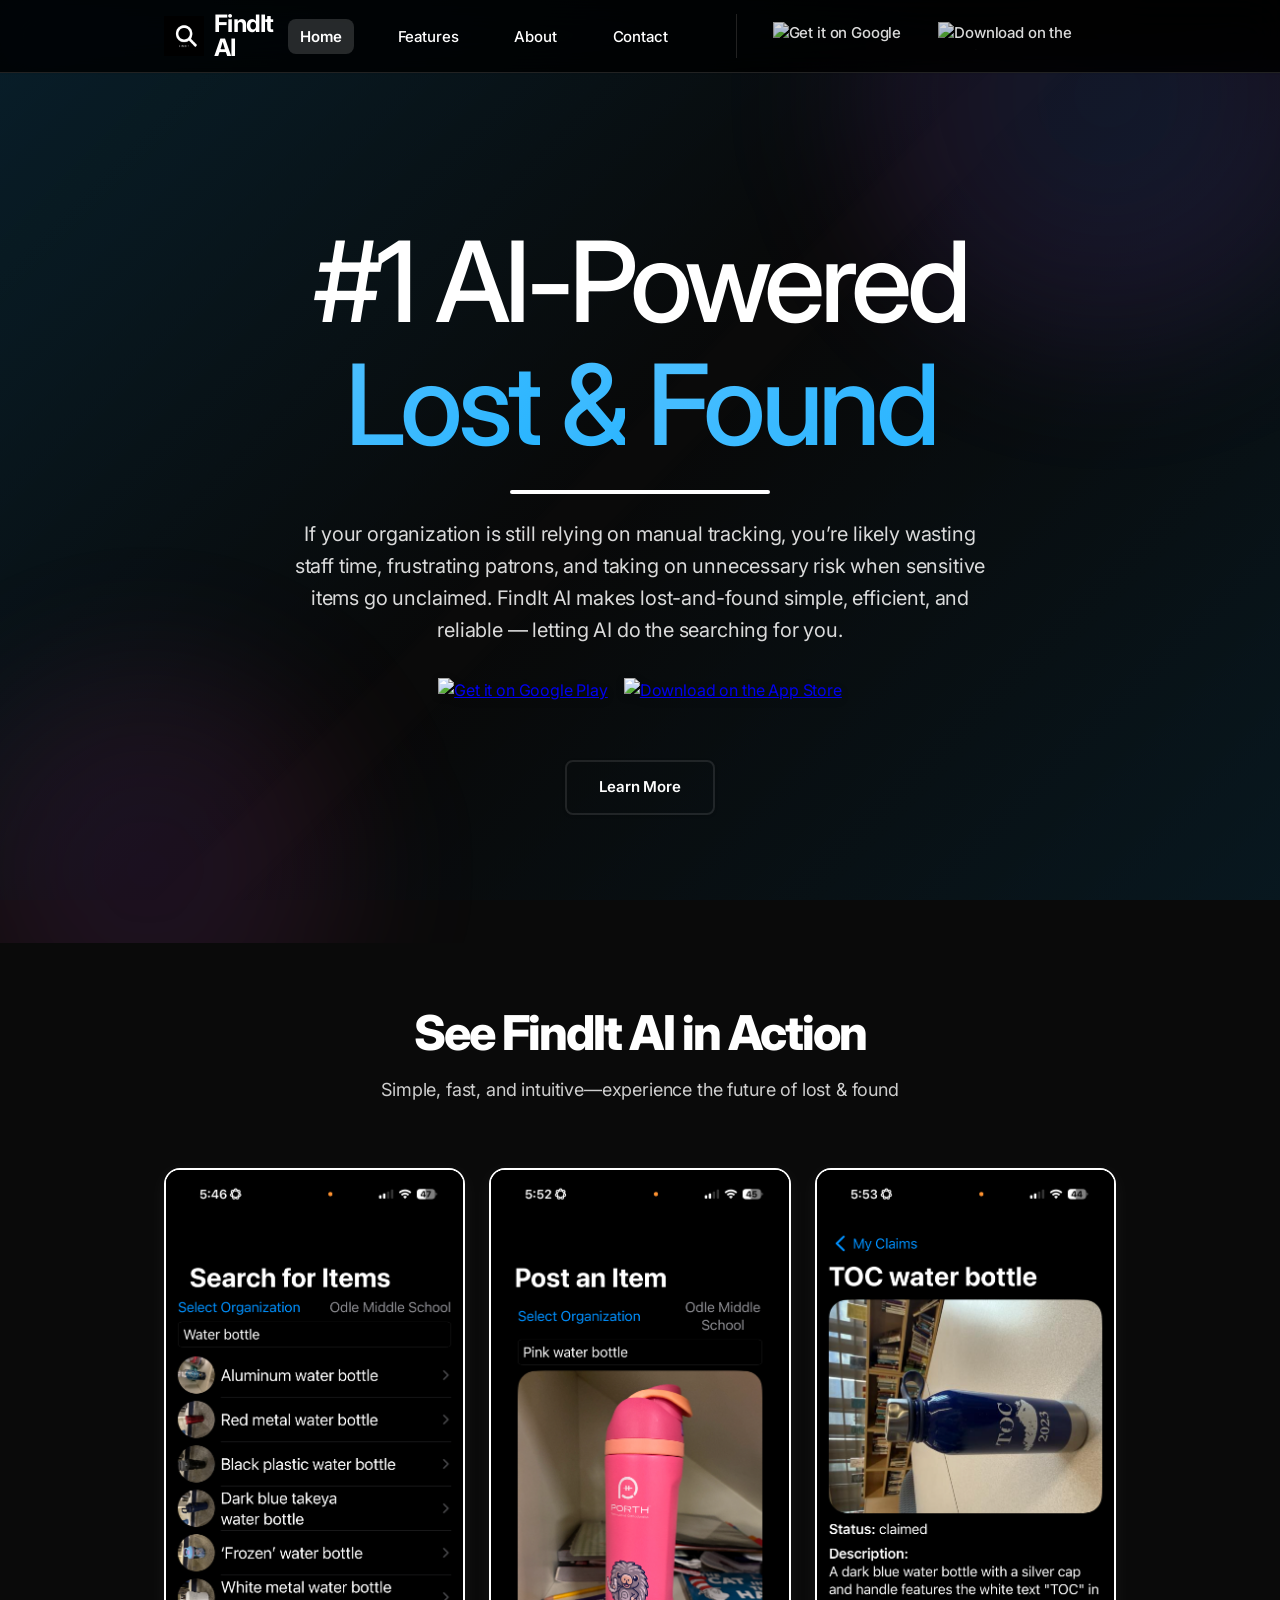
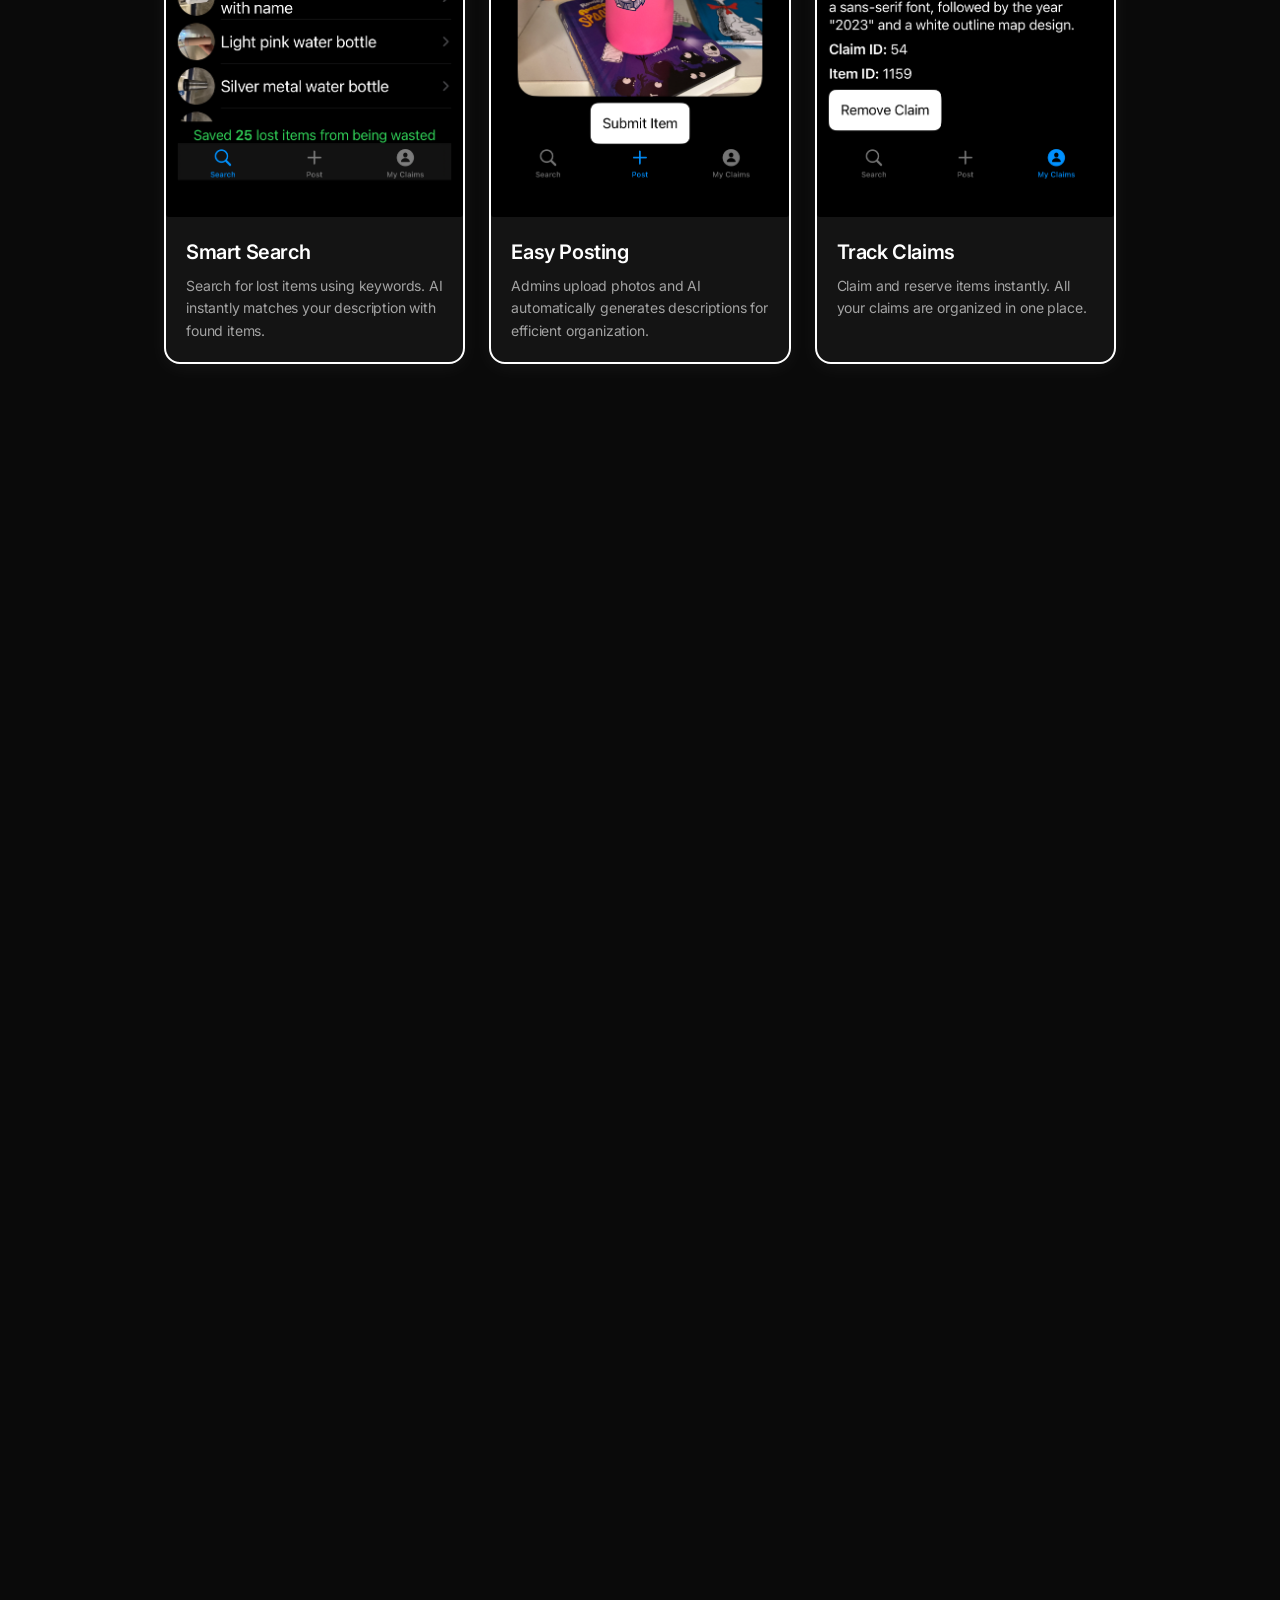
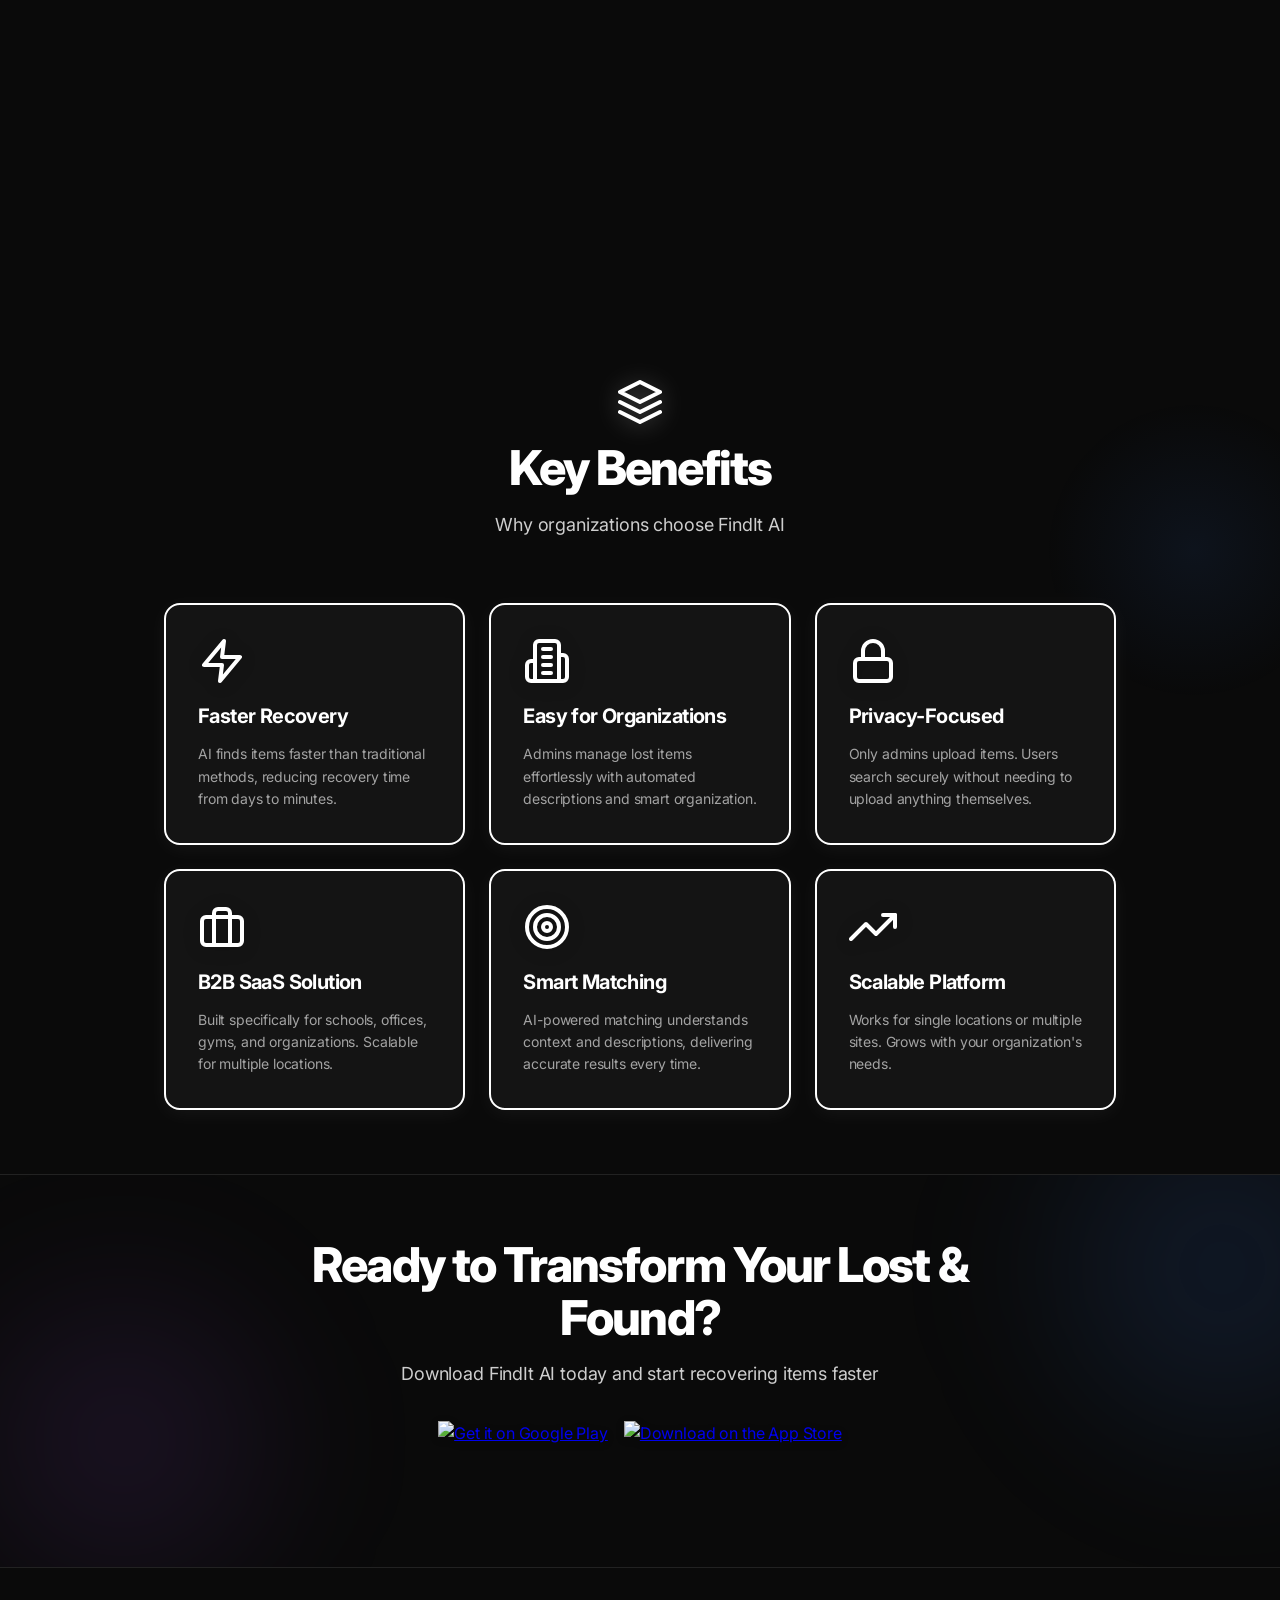
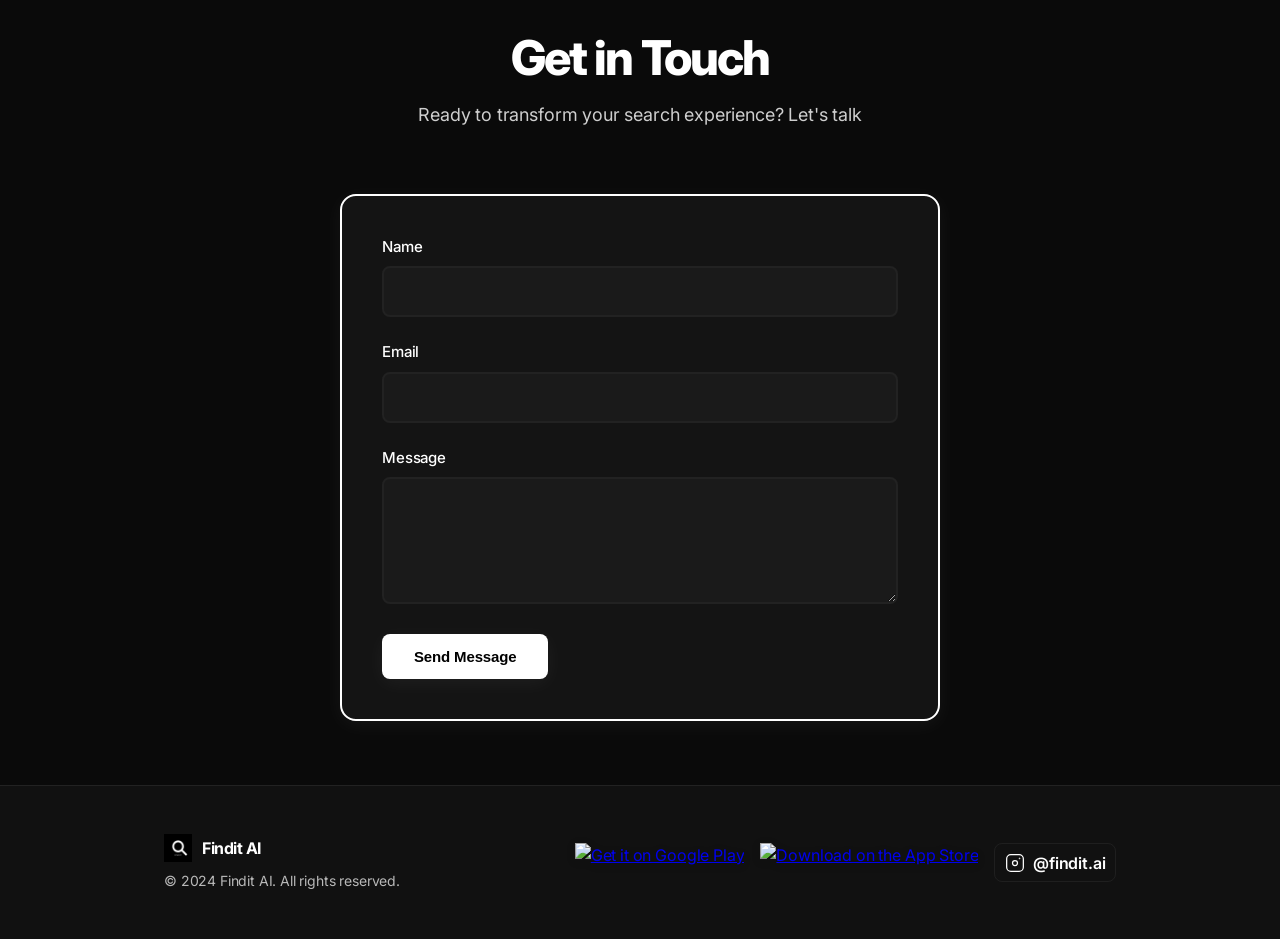
==== commit b52e551f: "Add files via upload" ====
--- a/tryfindit-main/tryfindit-main/index.html
+++ b/tryfindit-main/tryfindit-main/index.html
@@ -256,28 +256,28 @@
             </div>
             <div class="features-grid">
                 <div class="feature-card">
-                    <div class="feature-icon">⚡</div>
+                    <div class="feature-icon"><svg xmlns="http://www.w3.org/2000/svg" width="32" height="32" viewBox="0 0 24 24" fill="none" stroke="currentColor" stroke-width="2" stroke-linecap="round" stroke-linejoin="round"><polygon points="13 2 3 14 12 14 11 22 21 10 12 10 13 2"></polygon></svg></div>
                     <h3 class="feature-title">Faster Recovery</h3>
                     <p class="feature-description">
                         AI finds items faster than traditional methods, reducing recovery time from days to minutes.
                     </p>
                 </div>
                 <div class="feature-card">
-                    <div class="feature-icon">🏢</div>
+                    <div class="feature-icon"><svg xmlns="http://www.w3.org/2000/svg" width="32" height="32" viewBox="0 0 24 24" fill="none" stroke="currentColor" stroke-width="2" stroke-linecap="round" stroke-linejoin="round"><path d="M6 22V4a2 2 0 0 1 2-2h8a2 2 0 0 1 2 2v18Z"/><path d="M6 12H4a2 2 0 0 0-2 2v6a2 2 0 0 0 2 2h2"/><path d="M18 9h2a2 2 0 0 1 2 2v9a2 2 0 0 1-2 2h-2"/><path d="M10 6h4"/><path d="M10 10h4"/><path d="M10 14h4"/><path d="M10 18h4"/></svg></div>
                     <h3 class="feature-title">Easy for Organizations</h3>
                     <p class="feature-description">
                         Admins manage lost items effortlessly with automated descriptions and smart organization.
                     </p>
                 </div>
                 <div class="feature-card">
-                    <div class="feature-icon">🔒</div>
+                    <div class="feature-icon"><svg xmlns="http://www.w3.org/2000/svg" width="32" height="32" viewBox="0 0 24 24" fill="none" stroke="currentColor" stroke-width="2" stroke-linecap="round" stroke-linejoin="round"><rect x="3" y="11" width="18" height="11" rx="2" ry="2"></rect><path d="M7 11V7a5 5 0 0 1 10 0v4"></path></svg></div>
                     <h3 class="feature-title">Privacy-Focused</h3>
                     <p class="feature-description">
                         Only admins upload items. Users search securely without needing to upload anything themselves.
                     </p>
                 </div>
                 <div class="feature-card">
-                    <div class="feature-icon">🏫</div>
+                    <div class="feature-icon"><svg xmlns="http://www.w3.org/2000/svg" width="32" height="32" viewBox="0 0 24 24" fill="none" stroke="currentColor" stroke-width="2" stroke-linecap="round" stroke-linejoin="round"><rect x="2" y="7" width="20" height="14" rx="2" ry="2"></rect><path d="M16 21V5a2 2 0 0 0-2-2h-4a2 2 0 0 0-2 2v16"></path></svg></div>
                     <h3 class="feature-title">B2B SaaS Solution</h3>
                     <p class="feature-description">
                         Built specifically for schools, offices, gyms, and organizations. Scalable for multiple
@@ -285,7 +285,7 @@
                     </p>
                 </div>
                 <div class="feature-card">
-                    <div class="feature-icon">🎯</div>
+                    <div class="feature-icon"><svg xmlns="http://www.w3.org/2000/svg" width="32" height="32" viewBox="0 0 24 24" fill="none" stroke="currentColor" stroke-width="2" stroke-linecap="round" stroke-linejoin="round"><circle cx="12" cy="12" r="10"></circle><circle cx="12" cy="12" r="6"></circle><circle cx="12" cy="12" r="2"></circle></svg></div>
                     <h3 class="feature-title">Smart Matching</h3>
                     <p class="feature-description">
                         AI-powered matching understands context and descriptions, delivering accurate results every
@@ -293,7 +293,7 @@
                     </p>
                 </div>
                 <div class="feature-card">
-                    <div class="feature-icon">📈</div>
+                    <div class="feature-icon"><svg xmlns="http://www.w3.org/2000/svg" width="32" height="32" viewBox="0 0 24 24" fill="none" stroke="currentColor" stroke-width="2" stroke-linecap="round" stroke-linejoin="round"><polyline points="23 6 13.5 15.5 8.5 10.5 1 18"></polyline><polyline points="17 6 23 6 23 12"></polyline></svg></div>
                     <h3 class="feature-title">Scalable Platform</h3>
                     <p class="feature-description">
                         Works for single locations or multiple sites. Grows with your organization's needs.
--- a/tryfindit-main/tryfindit-main/styles.css
+++ b/tryfindit-main/tryfindit-main/styles.css
@@ -1131,7 +1131,7 @@
     transition: all 0.5s cubic-bezier(0.4, 0, 0.2, 1);
     position: relative;
     z-index: 1;
-    color: var(--primary-black);
+    color: var(--primary-white);
     filter: drop-shadow(0 2px 8px rgba(0, 0, 0, 0.2));
     font-size: 2rem;
 }
@@ -1491,6 +1491,7 @@
 .feature-item-icon {
     font-size: 2.5rem;
     flex-shrink: 0;
+    color: var(--primary-white);
 }
 
 .feature-item-content h3 {
@@ -1551,6 +1552,7 @@
 .contact-detail-icon {
     font-size: 2rem;
     flex-shrink: 0;
+    color: var(--primary-white);
 }
 
 .contact-detail-content h3 {
